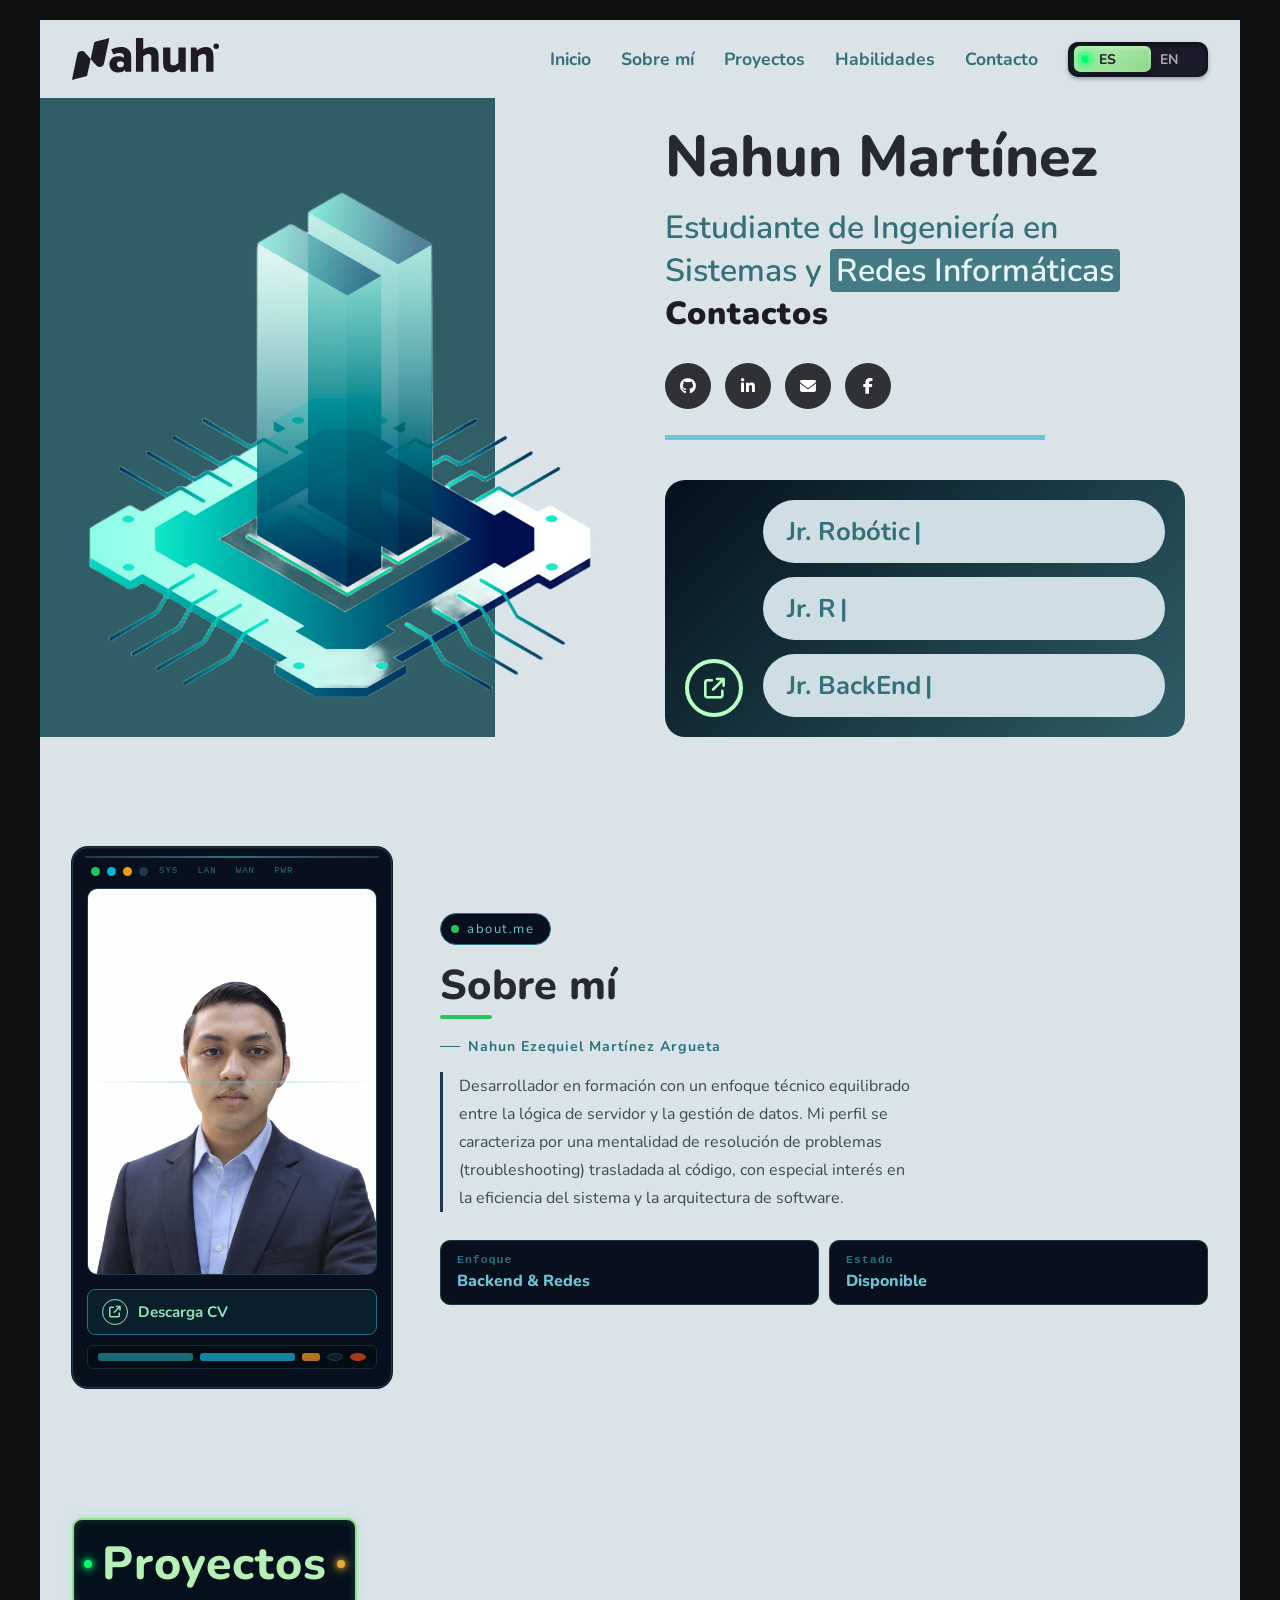
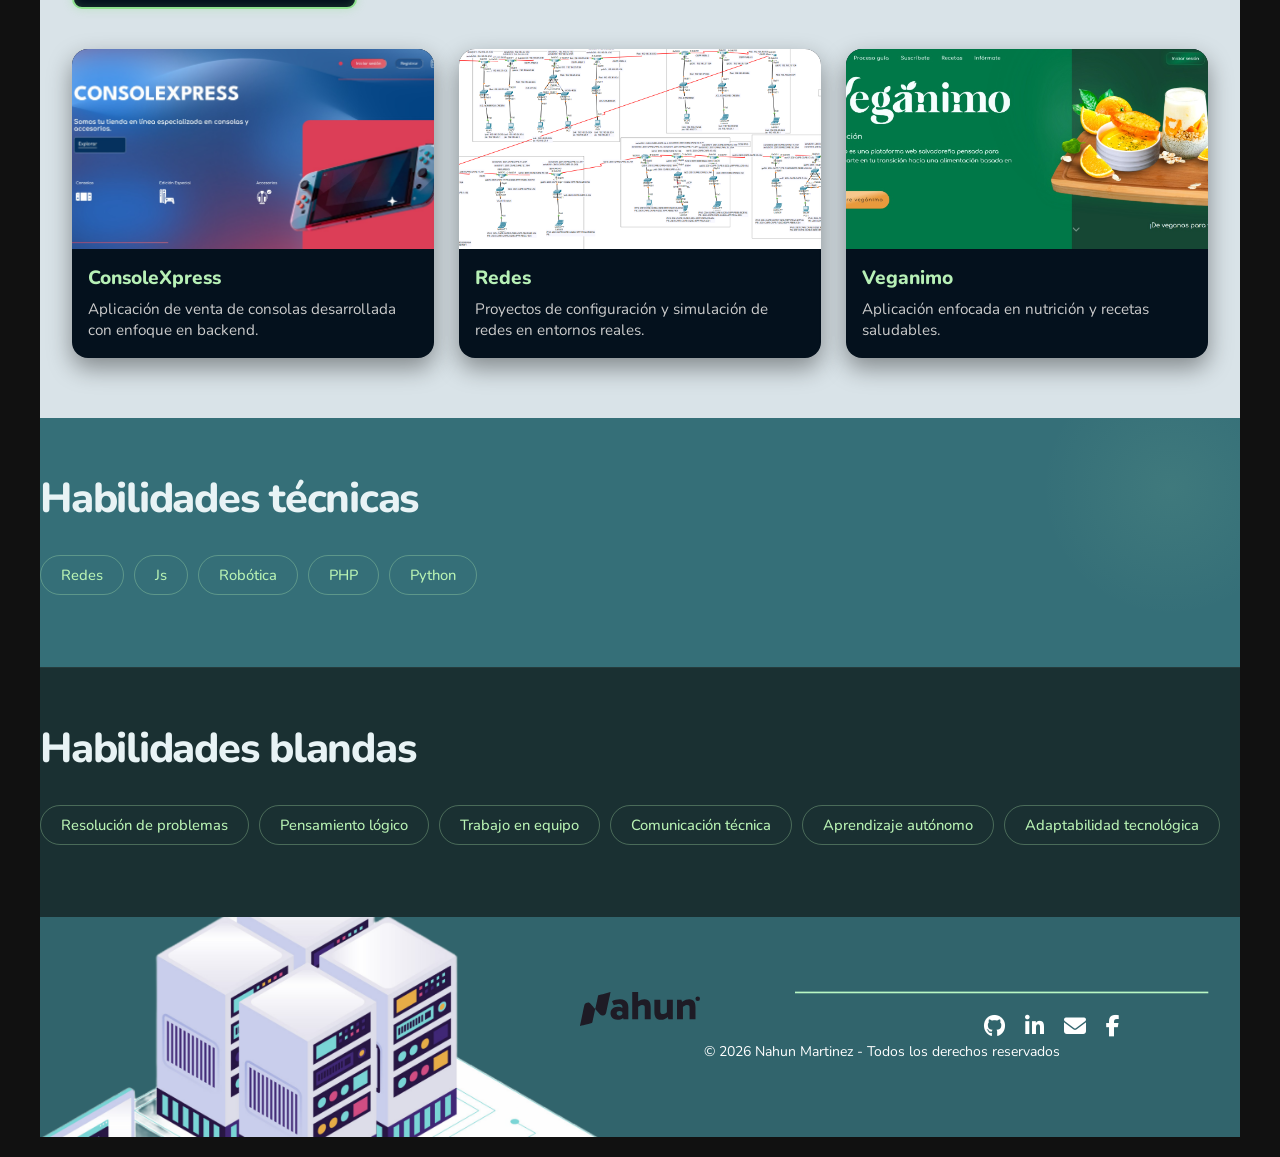
==== index.html @ 7943be89 "se ordeno el codigo y se comento mejor las secciones del indexy el css" ====
<!doctype html>
<html lang="es">
  <head>
    <meta charset="UTF-8" />
    <meta name="viewport" content="width=device-width, initial-scale=1.0" />
    <title>Nahun Martínez | Portafolio</title>
    <link rel="icon" type="image/png" href="images/coco.png" />
    <link rel="stylesheet" href="styles.css" />
    <link
      rel="stylesheet"
      href="https://cdnjs.cloudflare.com/ajax/libs/font-awesome/6.5.2/css/all.min.css"
    />
  </head>
  <body>
    <!-- ============================================================
         1. HEADER
         ============================================================ -->
    <header class="header">
      <div class="logo">
        <img src="images/nahun-logo.svg" alt="Nahun Martínez Logo" />
      </div>

      <nav class="navbar">
        <a href="#inicio" data-es="Inicio" data-en="Home">Inicio</a>
        <a href="#sobre-mi" data-es="Sobre mí" data-en="About me">Sobre mí</a>
        <a href="#proyectos" data-es="Proyectos" data-en="Projects"
          >Proyectos</a
        >
        <a href="#habilidades" data-es="Habilidades" data-en="Skills"
          >Habilidades</a
        >
        <a href="#contacto" data-es="Contacto" data-en="Contact">Contacto</a>

        <!-- Switch de idioma -->
        <div class="lang-switch-pro" id="btnIdioma">
          <div class="switch-track">
            <div class="led"></div>
            <div class="switch-thumb"></div>
            <span class="label es">ES</span>
            <span class="label en">EN</span>
          </div>
        </div>
      </nav>
    </header>

    <!-- ============================================================
         2. HERO
         ============================================================ -->
    <section class="hero" id="inicio">
      <div class="hero-image">
        <div class="image-card">
          <img src="images/router.png" alt="router" />
        </div>
      </div>

      <div class="hero-content">
        <h1>Nahun Martínez</h1>

        <h2
          data-es="Estudiante de Ingeniería en Sistemas y <span>Redes Informáticas</span>"
          data-en="Systems Engineering Student and <span>Computer Networks</span>"
        >
          Estudiante de Ingeniería en Sistemas y <span>Redes Informáticas</span>
        </h2>

        <!-- Contactos (solo los íconos sociales, el id="contacto" va en el footer) -->
        <div class="social-section">
          <h3 class="social-title" data-es="Contactos" data-en="Contact">
            Contactos
          </h3>

          <div class="social-links">
            <a href="https://github.com/Naquielrayne74" target="_blank">
              <i class="fa-brands fa-github"></i>
            </a>
            <a
              href="https://www.linkedin.com/in/nahun-martinez-a95b923b5/"
              target="_blank"
            >
              <i class="fa-brands fa-linkedin-in"></i>
            </a>
            <a href="mailto:nahunmartinez7692@gmail.com">
              <i class="fa-solid fa-envelope"></i>
            </a>
            <a
              href="https://www.facebook.com/share/1B7gFWPcFo/"
              target="_blank"
            >
              <i class="fa-brands fa-facebook-f"></i>
            </a>
          </div>
        </div>

        <div class="line"></div>

        <!-- Tarjeta de áreas -->
        <div class="areas-card">
          <div class="arrow-circle">
            <i class="fa-solid fa-arrow-up-right-from-square"></i>
          </div>

          <div class="areas-list">
            <button class="area-btn">
              <span
                class="typing"
                data-es="Jr. Robótica"
                data-en="Jr. Robotics"
              ></span>
            </button>
            <button class="area-btn">
              <span
                class="typing"
                data-es="Jr. Redes"
                data-en="Jr. Networks"
              ></span>
            </button>
            <button class="area-btn">
              <span
                class="typing"
                data-es="Jr. BackEnd"
                data-en="Jr. Backend"
              ></span>
            </button>
          </div>
        </div>
      </div>
    </section>

    <!-- ============================================================
         3. SOBRE MÍ
         ============================================================ -->
    <section class="about" id="sobre-mi">
      <!-- Columna izquierda: tarjeta router -->
      <div class="router-card-wrap">
        <div class="rc-led-row">
          <div class="rc-led green"></div>
          <div class="rc-led cyan"></div>
          <div class="rc-led amber"></div>
          <div class="rc-led off"></div>
          <span class="rc-led-labels"
            >SYS &nbsp; LAN &nbsp; WAN &nbsp; PWR</span
          >
        </div>

        <div class="rc-photo-frame">
          <div class="rc-scan-line"></div>
          <img src="images/Nahun.png" alt="Foto de Nahun" class="rc-photo" />
        </div>

        <div class="rc-bottom">
          <a href="CV/Nahun-Martinez-CV.pdf" class="rc-cv-btn" download>
            <span class="rc-cv-icon">
              <i class="fa-solid fa-arrow-up-right-from-square"></i>
            </span>
            <span data-es="Descarga CV" data-en="Download CV">Descarga CV</span>
          </a>

          <div class="rc-port-row">
            <div class="rc-port teal"></div>
            <div class="rc-port cyan-p"></div>
            <div class="rc-port amber-p"></div>
            <div class="rc-port dark-p"></div>
            <div class="rc-port orange-p"></div>
          </div>
        </div>
      </div>

      <!-- Columna derecha: texto -->
      <div class="about-text">
        <div class="rc-section-tag">
          <span>about.me</span>
        </div>

        <h2 data-es="Sobre mí" data-en="About me">Sobre mí</h2>
        <div class="underline"></div>

        <h3>Nahun Ezequiel Martínez Argueta</h3>

        <p
          data-es="Desarrollador en formación con un enfoque técnico equilibrado entre la lógica de servidor y la gestión de datos. Mi perfil se caracteriza por una mentalidad de resolución de problemas (troubleshooting) trasladada al código, con especial interés en la eficiencia del sistema y la arquitectura de software."
          data-en="Developer in training with a balanced technical approach between server-side logic and data management. My profile is characterized by a problem-solving mindset (troubleshooting) applied to code, with a strong interest in system efficiency and software architecture."
        >
          Desarrollador en formación con un enfoque técnico equilibrado entre la
          lógica de servidor y la gestión de datos. Mi perfil se caracteriza por
          una mentalidad de resolución de problemas (troubleshooting) trasladada
          al código, con especial interés en la eficiencia del sistema y la
          arquitectura de software.
        </p>

        <div class="rc-stats">
          <div class="rc-stat-block">
            <span class="rc-stat-label" data-es="Enfoque" data-en="Focus"
              >Enfoque</span
            >
            <span
              class="rc-stat-value"
              data-es="Backend &amp; Redes"
              data-en="Backend &amp; Networks"
              >Backend &amp; Redes</span
            >
          </div>
          <div class="rc-stat-block">
            <span class="rc-stat-label" data-es="Estado" data-en="Status"
              >Estado</span
            >
            <span class="rc-stat-value" data-es="Disponible" data-en="Available"
              >Disponible</span
            >
          </div>
        </div>
      </div>
    </section>

    <!-- ============================================================
         4. PROYECTOS
         ============================================================ -->
    <section class="projects" id="proyectos">
      <h2 data-es="Proyectos" data-en="Projects">Proyectos</h2>

      <div class="projects-container">
        <a
          href="proyectos/consolexpress/consolexpress.html"
          class="project-card"
        >
          <img src="images/consolexpress1.jpeg" alt="ConsoleXpress" />
          <div class="project-info">
            <h3>ConsoleXpress</h3>
            <p
              data-es="Aplicación de venta de consolas desarrollada con enfoque en backend."
              data-en="Console sales application focused on backend development."
            >
              Aplicación de venta de consolas desarrollada con enfoque en
              backend.
            </p>
          </div>
        </a>

        <a href="proyectos/redes/redes.html" class="project-card">
          <img src="images/redes1.png" alt="Redes" />
          <div class="project-info">
            <h3>Redes</h3>
            <p
              data-es="Proyectos de configuración y simulación de redes en entornos reales."
              data-en="Network configuration and simulation projects."
            >
              Proyectos de configuración y simulación de redes en entornos
              reales.
            </p>
          </div>
        </a>

        <a href="proyectos/veganimo/veganimo.html" class="project-card">
          <img src="images/veganimo1.jpeg" alt="Veganimo" />
          <div class="project-info">
            <h3>Veganimo</h3>
            <p
              data-es="Aplicación enfocada en nutrición y recetas saludables."
              data-en="Application focused on nutrition and healthy recipes."
            >
              Aplicación enfocada en nutrición y recetas saludables.
            </p>
          </div>
        </a>
      </div>
    </section>

    <!-- ============================================================
         5. HABILIDADES TÉCNICAS
         ============================================================ -->
    <div class="skills-wrapper">
      <!-- HABILIDADES -->
      <section class="skills" id="habilidades">
        <h2 data-es="Habilidades técnicas" data-en="Technical skills">
          Habilidades técnicas
        </h2>

        <div class="skills-container">
          <span class="skill-tag">Redes</span>
          <span class="skill-tag">Js</span>
          <span class="skill-tag">Robótica</span>
          <span class="skill-tag">PHP</span>
          <span class="skill-tag">Python</span>
        </div>
      </section>
      <!-- ============================================================
         6. HABILIDADES BLANDAS
         ============================================================ -->
      <!-- HABILIDADES BLANDAS -->
      <section class="soft-skills">
        <h2 data-es="Habilidades blandas" data-en="Soft skills">
          Habilidades blandas
        </h2>

        <div class="skills-container">
          <span
            class="skill-tag"
            data-es="Resolución de problemas"
            data-en="Problem solving"
            >Resolución de problemas</span
          >
          <span
            class="skill-tag"
            data-es="Pensamiento lógico"
            data-en="Logical thinking"
            >Pensamiento lógico</span
          >
          <span class="skill-tag" data-es="Trabajo en equipo" data-en="Teamwork"
            >Trabajo en equipo</span
          >
          <span
            class="skill-tag"
            data-es="Comunicación técnica"
            data-en="Technical communication"
            >Comunicación técnica</span
          >
          <span
            class="skill-tag"
            data-es="Aprendizaje autónomo"
            data-en="Self-learning"
            >Aprendizaje autónomo</span
          >
          <span
            class="skill-tag"
            data-es="Adaptabilidad tecnológica"
            data-en="Tech adaptability"
            >Adaptabilidad tecnológica</span
          >
        </div>
      </section>
    </div>

    <!-- ============================================================
         7. FOOTER  ← id="contacto" movido aquí ✅
         ============================================================ -->
    <footer class="footer" id="contacto">
      <div class="footer-bg"></div>

      <div class="footer-content">
        <div class="footer-logo">
          <img src="images/nahun-logo.svg" alt="Logo" />
        </div>

        <div class="footer-line-container">
          <div class="footer-line"></div>

          <div class="footer-social">
            <a href="https://github.com/Naquielrayne74" target="_blank">
              <i class="fa-brands fa-github"></i>
            </a>
            <a
              href="https://www.linkedin.com/in/nahun-martinez-a95b923b5/"
              target="_blank"
            >
              <i class="fa-brands fa-linkedin-in"></i>
            </a>
            <a href="mailto:nahunmartinez7692@gmail.com">
              <i class="fa-solid fa-envelope"></i>
            </a>
            <a
              href="https://www.facebook.com/share/1B7gFWPcFo/"
              target="_blank"
            >
              <i class="fa-brands fa-facebook-f"></i>
            </a>
          </div>
        </div>

        <p
          class="footer-copy"
          data-es="© 2026 Nahun Martinez - Todos los derechos reservados"
          data-en="© 2026 Nahun Martinez - All rights reserved"
        >
          © 2026 Nahun Martinez - Todos los derechos reservados
        </p>
      </div>
    </footer>

    <!-- ============================================================
         BOTÓN VOLVER ARRIBA
         ============================================================ -->
    <a
      href="#inicio"
      class="back-to-top"
      id="backToTop"
      aria-label="Volver al inicio"
    >
      <div class="btt-led"></div>
      <div class="btt-arrow"></div>
    </a>

    <!-- ============================================================
         SCRIPTS (siempre al final del body)
         ============================================================ -->
    <script src="idioma.js"></script>
    <script src="script.js"></script>
  </body>
</html>
---- styles.css ----
@import url("https://fonts.googleapis.com/css2?family=Nunito:wght@400;600;700;800&display=swap");

/* ============================================================
   VARIABLES & RESET
   ============================================================ */
:root {
  --bg-main: #d9e3e8;
  --text-dark: #27292f;
  --primary: #356f78;
  --primary-dark: #214f57;
  --accent: #6ec3d6;
  --accent-light: #b7f0b6;
  --card-dark: #04111d;
  --btn-dark: #1d1b2a;
  --white-soft: #e8f1f5;
}

* {
  margin: 0;
  padding: 0;
  box-sizing: border-box;
  font-family: "Nunito", sans-serif;
}

html {
  scroll-behavior: smooth;
}

body {
  background: #111;
  padding: 20px;
  /* agrega esto: */
  overflow-x: hidden;
}

/* ============================================================
   1. HEADER & NAVBAR
   ============================================================ */
.header {
  max-width: 1200px;
  margin: 0 auto;
  background: var(--bg-main);
  display: flex;
  justify-content: space-between;
  align-items: center;
  padding: 18px 32px;
}

.logo {
  display: flex;
  align-items: center;
}

.logo img {
  height: 42px;
  width: auto;
  object-fit: contain;
  transition: 0.3s ease;
}

.logo img:hover {
  transform: scale(1.05);
  filter: drop-shadow(0 0 6px rgba(112, 199, 218, 0.6));
}

.navbar {
  display: flex;
  align-items: center;
  gap: 30px;
}

.navbar a {
  text-decoration: none;
  color: var(--primary);
  font-weight: 700;
  font-size: 1.1rem;
  transition: 0.3s ease;
}

.navbar a:hover {
  color: var(--primary-dark);
}

.active-link {
  color: #1d3f46 !important;
  border-bottom: 2px solid var(--primary);
  padding-bottom: 4px;
}

/* ============================================================
   2. SWITCH DE IDIOMA (va junto al header/navbar)
   ============================================================ */
.lang-switch-pro {
  width: 140px;
  cursor: pointer;
}

.switch-track {
  position: relative;
  background: #1b1b2b;
  border-radius: 10px;
  padding: 8px;
  display: flex;
  align-items: center;
  justify-content: space-between;
  overflow: hidden;
  box-shadow:
    inset 0 2px 6px rgba(0, 0, 0, 0.6),
    0 2px 4px rgba(0, 0, 0, 0.3);
}

.led {
  position: absolute;
  left: 12px;
  top: 50%;
  transform: translateY(-50%);
  width: 10px;
  height: 10px;
  border-radius: 50%;
  background: #00ff6a;
  box-shadow:
    0 0 6px #00ff6a,
    0 0 12px #00ff6a,
    0 0 18px rgba(0, 255, 106, 0.7);
  border: 1px solid rgba(255, 255, 255, 0.4);
  z-index: 4;
  transition: all 0.3s ease;
  animation: ledGlow 1.5s infinite;
}

.lang-switch-pro.en .led {
  left: calc(100% - 22px);
  background: #ffc107;
  box-shadow:
    0 0 6px #ffc107,
    0 0 12px #ffc107,
    0 0 18px rgba(255, 193, 7, 0.7);
}

@keyframes ledGlow {
  0%,
  100% {
    opacity: 1;
  }
  50% {
    opacity: 0.7;
  }
}

.switch-thumb {
  position: absolute;
  width: 55%;
  height: 75%;
  background: linear-gradient(145deg, #b6f0b2, #8cd98a);
  border-radius: 6px;
  left: 6px;
  top: 50%;
  transform: translateY(-50%);
  transition: all 0.35s cubic-bezier(0.68, -0.3, 0.27, 1.3);
  box-shadow:
    inset 0 2px 4px rgba(255, 255, 255, 0.3),
    0 4px 8px rgba(0, 0, 0, 0.4);
}

.lang-switch-pro.en .switch-thumb {
  left: calc(100% - 55% - 6px);
  background: linear-gradient(145deg, #ffd36e, #e3a93b);
}

.label {
  flex: 1;
  text-align: center;
  font-weight: 700;
  z-index: 2;
  font-size: 14px;
  color: #aaa;
  transition: 0.3s;
}

.lang-switch-pro:not(.en) .es {
  color: #1b1b2b;
}
.lang-switch-pro.en .en {
  color: #1b1b2b;
}

.lang-switch-pro:active .switch-thumb {
  transform: translateY(-50%) scale(0.95);
}

/* ============================================================
   3. HERO
   ============================================================ */
.hero {
  max-width: 1200px;
  margin: 0 auto;
  position: relative;
  background: var(--bg-main);
  display: grid;
  grid-template-columns: 1fr 1fr;
  gap: 50px;
  padding: 20px 32px 60px;
  align-items: end;
  overflow: hidden;
}

.hero::before {
  content: "";
  position: absolute;
  top: 0;
  left: 0;
  width: calc(45% - 85px);
  bottom: 60px;
  background: #2f5e66;
  z-index: 0;
}

.hero > * {
  position: relative;
  z-index: 2;
}

.hero-image {
  display: flex;
  justify-content: center;
  align-items: flex-end;
}

.image-card {
  width: 100%;
  max-width: 600px;
  display: flex;
  justify-content: center;
  align-items: flex-end;
}

.image-card img {
  width: 100%;
  max-width: 600px;
  height: auto;
  display: block;
}

.hero-content h1 {
  font-size: 3.6rem;
  color: var(--text-dark);
  font-weight: 800;
  margin-bottom: 10px;
}

.hero-content h2 {
  color: var(--primary);
  font-size: 2rem;
  font-weight: 600;
  line-height: 1.35;
  max-width: 520px;
}

.hero-content h2 span {
  background: rgba(53, 111, 120, 0.9);
  color: #e8f7fb;
  padding: 0 6px;
  border-radius: 4px;
}

.social-title {
  font-size: 2rem;
  font-weight: 900;
  color: #1e1b25;
  margin-bottom: 14px;
  letter-spacing: 1px;
}

.social-links {
  display: flex;
  gap: 14px;
  margin: 28px 0 26px;
}

.social-links a {
  width: 46px;
  height: 46px;
  border-radius: 50%;
  background: #2f3135;
  color: white;
  display: flex;
  align-items: center;
  justify-content: center;
  text-decoration: none;
  transition: 0.3s ease;
}

.social-links a:hover {
  transform: translateY(-3px);
  background: var(--primary-dark);
}

.line {
  width: 70%;
  height: 5px;
  background: var(--accent);
  margin-bottom: 40px;
}

.areas-card {
  background: linear-gradient(135deg, #03101c, #2f5e66);
  border-radius: 20px;
  padding: 20px;
  display: flex;
  align-items: flex-end;
  gap: 20px;
  max-width: 520px;
  min-height: 180px;
}

.arrow-circle {
  min-width: 58px;
  height: 58px;
  border: 4px solid #b9ffc5;
  border-radius: 50%;
  color: #b9ffc5;
  display: flex;
  align-items: center;
  justify-content: center;
  font-size: 1.3rem;
}

.areas-list {
  display: flex;
  flex-direction: column;
  gap: 14px;
  width: 100%;
}

.area-btn {
  border: none;
  padding: 14px 24px;
  border-radius: 40px;
  background: #cfdee4;
  color: var(--primary);
  text-align: left;
  font-size: 1.6rem;
  font-weight: 700;
  cursor: pointer;
  transition: 0.3s ease;
}

.area-btn:hover {
  background: #ffffff;
  transform: translateX(-5px);
}

.active-area {
  background: #ffffff;
  color: #183a41;
  box-shadow: 0 0 12px rgba(255, 255, 255, 0.35);
}

/* ============================================================
   4. ABOUT — SECCIÓN SOBRE MÍ
   ============================================================ */
.about {
  max-width: 1200px;
  margin: 0 auto;
  background: var(--bg-main);
  padding: 50px 32px 70px;
  display: grid;
  grid-template-columns: 320px 1fr;
  gap: 48px;
  align-items: center;
}

/* --- Tarjeta router (columna izquierda) --- */
.router-card-wrap {
  background: #07101c;
  border: 1.5px solid #1c3a4a;
  border-radius: 16px;
  padding: 14px 14px 18px;
  position: relative;
  box-shadow:
    0 0 0 1px #0a1e2c,
    inset 0 1px 0 rgba(255, 255, 255, 0.04);
}

.router-card-wrap::before {
  content: "";
  position: absolute;
  top: 8px;
  left: 12px;
  right: 12px;
  height: 1.5px;
  background: linear-gradient(90deg, #1c3a4a, #2a7080, #1c3a4a);
  border-radius: 2px;
}

/* LEDs */
.rc-led-row {
  display: flex;
  align-items: center;
  gap: 7px;
  padding: 4px 4px 12px;
}

.rc-led {
  width: 9px;
  height: 9px;
  border-radius: 50%;
  flex-shrink: 0;
}

.rc-led.green {
  background: #22c55e;
  animation: ledBlink 1.4s ease-in-out infinite;
}
.rc-led.cyan {
  background: #06b6d4;
  animation: ledBlink 1.4s ease-in-out infinite 0.4s;
}
.rc-led.amber {
  background: #f59e0b;
  animation: ledBlink 2.2s ease-in-out infinite 0.8s;
}
.rc-led.off {
  background: #1c3a4a;
}

@keyframes ledBlink {
  0%,
  100% {
    opacity: 1;
  }
  50% {
    opacity: 0.2;
  }
}

.rc-led-labels {
  font-size: 9px;
  color: #2a7080;
  letter-spacing: 1px;
  font-family: "Courier New", monospace;
  margin-left: 4px;
}

/* Marco foto */
.rc-photo-frame {
  background: #040d14;
  border: 1px solid #1c3a4a;
  border-radius: 10px;
  overflow: hidden;
  aspect-ratio: 3 / 4;
  position: relative;
  display: flex;
  align-items: center;
  justify-content: center;
}

.rc-photo {
  width: 100%;
  height: 100%;
  object-fit: cover;
  object-position: top center;
  display: block;
}

.rc-scan-line {
  position: absolute;
  left: 0;
  right: 0;
  height: 2px;
  background: linear-gradient(
    90deg,
    transparent,
    rgba(110, 195, 214, 0.45),
    transparent
  );
  animation: scanMove 3.5s ease-in-out infinite;
  pointer-events: none;
  z-index: 2;
}

@keyframes scanMove {
  0% {
    top: 0%;
    opacity: 0;
  }
  8% {
    opacity: 1;
  }
  92% {
    opacity: 1;
  }
  100% {
    top: 100%;
    opacity: 0;
  }
}

/* Parte inferior tarjeta */
.rc-bottom {
  margin-top: 14px;
  display: flex;
  flex-direction: column;
  gap: 10px;
}

.rc-cv-btn {
  display: inline-flex;
  align-items: center;
  gap: 10px;
  background: #0a1e2c;
  border: 1px solid #2a7080;
  border-radius: 8px;
  padding: 9px 14px;
  color: #8fe8b8;
  text-decoration: none;
  font-size: 0.95rem;
  font-weight: 700;
  transition:
    background 0.25s,
    border-color 0.25s,
    transform 0.2s;
}

.rc-cv-btn:hover {
  background: #122535;
  border-color: #6ec3d6;
  transform: translateY(-2px);
}

.rc-cv-icon {
  width: 26px;
  height: 26px;
  border: 1.5px solid #8fe8b8;
  border-radius: 50%;
  display: flex;
  align-items: center;
  justify-content: center;
  font-size: 0.75rem;
  flex-shrink: 0;
}

.rc-port-row {
  display: flex;
  align-items: center;
  gap: 7px;
  padding: 7px 10px;
  background: #040d14;
  border: 1px solid #162c3a;
  border-radius: 6px;
}

.rc-port {
  height: 8px;
  border-radius: 3px;
  flex: 1;
}
.rc-port.teal {
  background: #1c6a78;
}
.rc-port.cyan-p {
  background: #1285a0;
}
.rc-port.amber-p {
  flex: 0 0 18px;
  background: #b57320;
}
.rc-port.dark-p {
  flex: 0 0 16px;
  background: #0a1e2c;
  border: 1px solid #1c3a4a;
  border-radius: 50%;
}
.rc-port.orange-p {
  flex: 0 0 16px;
  background: #a83c18;
  border-radius: 50%;
}

/* --- Texto columna derecha --- */
.rc-section-tag {
  display: inline-flex;
  align-items: center;
  gap: 8px;
  background: #07101c;
  border: 1px solid #2a7080;
  border-radius: 20px;
  padding: 6px 16px 6px 10px;
  color: #6ec3d6;
  font-size: 0.82rem;
  font-family: "Courier New", monospace;
  letter-spacing: 1.5px;
  margin-bottom: 18px;
}

.rc-section-tag::before {
  content: "";
  width: 8px;
  height: 8px;
  border-radius: 50%;
  background: #22c55e;
  flex-shrink: 0;
  animation: tagLed 1.4s ease-in-out infinite;
}

@keyframes tagLed {
  0%,
  100% {
    opacity: 1;
  }
  50% {
    opacity: 0.2;
  }
}

.about-text h2 {
  font-size: 2.6rem;
  font-weight: 800;
  color: var(--text-dark);
  margin: 0 0 6px;
  line-height: 1.1;
}

.about-text .underline {
  width: 52px;
  height: 4px;
  background: #22c55e;
  border-radius: 2px;
  margin-bottom: 18px;
}

.about-text h3 {
  font-family: "Nunito", sans-serif;
  font-size: 0.88rem;
  color: #2a7080;
  letter-spacing: 1px;
  margin: 0 0 16px;
  display: flex;
  align-items: center;
  gap: 8px;
}

.about-text h3::before {
  content: "";
  width: 20px;
  height: 1px;
  background: #2a7080;
  flex-shrink: 0;
}

.about-text p {
  font-size: 1rem;
  color: #3a4a52;
  line-height: 1.75;
  margin: 0 0 28px;
  border-left: 3px solid #1c3a4a;
  padding-left: 16px;
  max-width: 480px;
}

.rc-stats {
  display: grid;
  grid-template-columns: 1fr 1fr;
  gap: 10px;
  margin: 0 0 18px;
}

.rc-stat-block {
  background: #07101c;
  border: 1px solid #1c3a4a;
  border-radius: 10px;
  padding: 12px 16px;
  display: flex;
  flex-direction: column;
  gap: 4px;
}

.rc-stat-label {
  font-size: 0.72rem;
  color: #2a7080;
  letter-spacing: 1px;
  font-family: "Courier New", monospace;
  font-weight: 600;
}

.rc-stat-value {
  font-size: 1rem;
  font-weight: 800;
  color: #6ec3d6;
}

/* ============================================================
   5. PROYECTOS
   ============================================================ */
.projects {
  background: var(--bg-main);
  padding: 60px 32px;
  max-width: 1200px;
  margin: 0 auto;
}

.projects h2 {
  position: relative;
  display: inline-block;
  padding: 12px 28px;
  margin-bottom: 40px;
  background: #04111d;
  color: var(--accent-light);
  border: 2px solid #8fe18f;
  border-radius: 10px;
  font-weight: 800;
  letter-spacing: 1px;
  font-size: 2.9rem;
  box-shadow:
    0 0 10px rgba(143, 225, 143, 0.4),
    inset 0 0 8px rgba(143, 225, 143, 0.2);
}

.projects h2::before {
  content: "";
  position: absolute;
  left: 10px;
  top: 50%;
  transform: translateY(-50%);
  width: 8px;
  height: 8px;
  border-radius: 50%;
  background: #00ff6a;
  box-shadow:
    0 0 6px #00ff6a,
    0 0 12px #00ff6a;
  animation: blinkLED 1.2s infinite;
}

.projects h2::after {
  content: "";
  position: absolute;
  right: 10px;
  top: 50%;
  transform: translateY(-50%);
  width: 8px;
  height: 8px;
  border-radius: 50%;
  background: #e3a93b;
  box-shadow:
    0 0 6px #e3a93b,
    0 0 12px #e3a93b;
}

@keyframes blinkLED {
  0%,
  100% {
    opacity: 1;
    box-shadow:
      0 0 6px #00ff6a,
      0 0 12px #00ff6a;
  }
  50% {
    opacity: 0.3;
    box-shadow:
      0 0 2px #00ff6a,
      0 0 5px #00ff6a;
  }
}

.projects-container {
  display: grid;
  grid-template-columns: repeat(3, 1fr);
  gap: 25px;
}

.project-card {
  background: var(--card-dark);
  border-radius: 16px;
  overflow: hidden;
  text-decoration: none;
  color: #fff;
  display: flex;
  flex-direction: column;
  box-shadow: 0 10px 25px rgba(0, 0, 0, 0.4);
  transition: 0.3s ease;
}

.project-card:hover {
  transform: translateY(-6px);
  box-shadow: 0 15px 30px rgba(110, 195, 214, 0.25);
}

.project-card img {
  width: 100%;
  height: 200px;
  object-fit: cover;
  display: block;
}

.project-info {
  padding: 16px;
  flex: 1;
}

.project-info h3 {
  margin: 0;
  color: var(--accent-light);
  font-size: 1.2rem;
  font-weight: 800;
}

.project-info p {
  font-size: 0.95rem;
  color: #ccc;
  margin-top: 8px;
  line-height: 1.4;
}

/* ============================================================
   6. SKILLS — HABILIDADES TÉCNICAS
   ============================================================ */
.skills {
  background: var(--primary);
  padding: 52px 0 72px;
  position: relative;
  overflow: hidden;
  box-sizing: border-box;
  /* ← SIN width: 100% */
}

.skills::before {
  content: "";
  position: absolute;
  top: -60px;
  right: -60px;
  width: 260px;
  height: 260px;
  background: radial-gradient(
    circle,
    rgba(184, 242, 179, 0.08) 0%,
    transparent 70%
  );
  pointer-events: none;
}

.skills-wrapper {
  max-width: 1200px;
  margin: 0 auto;
}
/* ============================================================
   7. HABILIDADES BLANDAS
   ============================================================ */
.soft-skills {
  background: #1a3032;
  border-top: 1px solid rgba(255, 255, 255, 0.05);
  padding: 52px 0 72px;
  box-sizing: border-box;
  /* ← SIN width: 100% */
}

/* Wrapper interno */
.skills-inner {
  max-width: 1200px;
  margin: 0 auto;
  padding: 0 32px;
}

.skills h2,
.soft-skills h2 {
  color: #e8f3f5;
  font-size: 2.6rem;
  font-weight: 800;
  letter-spacing: -0.03em;
  margin: 0 0 28px;
}

.skills-container {
  display: flex;
  gap: 10px;
  flex-wrap: wrap;
}

.skill-tag {
  position: relative;
  overflow: hidden;
  background: transparent;
  color: #b8f2b3;
  padding: 9px 20px;
  border-radius: 100px;
  font-weight: 500;
  font-size: 0.92rem;
  border: 1px solid rgba(184, 242, 179, 0.3);
  transition: all 0.25s ease;
  cursor: default;
}

.skill-tag::before {
  content: "";
  position: absolute;
  inset: 0;
  background: rgba(184, 242, 179, 0.1);
  transform: scaleX(0);
  transform-origin: left;
  transition: transform 0.25s ease;
}

.skill-tag:hover {
  border-color: rgba(184, 242, 179, 0.8);
  transform: translateY(-2px);
}

.skill-tag:hover::before {
  transform: scaleX(1);
}

/* ============================================================
   8. FOOTER
   ============================================================ */
.footer {
  max-width: 1200px;
  margin: 0 auto;
  position: relative;
  color: white;
}

.footer-bg {
  background: url("images/footer.png") no-repeat center;
  background-size: cover;
  width: 100%;
  height: 220px;
}

.footer-content {
  position: absolute;
  top: 0;
  left: 0;
  width: 100%;
  height: 100%;
  display: flex;
  flex-direction: column;
  align-items: center;
  justify-content: center;
}

.footer-logo img {
  width: 120px;
  height: auto;
  object-fit: contain;
  margin-bottom: 10px;
  transition: all 0.3s ease;
}

.footer-logo img:hover {
  transform: scale(1.1) translateY(-3px);
  filter: drop-shadow(0 0 12px #b7f0b6);
}

.footer-social {
  position: absolute;
  right: 120px;
  top: 95px;
  display: flex;
  gap: 20px;
}

.footer-social a {
  color: white;
  font-size: 22px;
  transition: 0.3s ease;
}

.footer-social a:hover {
  transform: scale(1.2);
  color: var(--accent-light);
  text-shadow: 0 0 10px var(--accent-light);
}

.footer-copy {
  font-size: 14px;
  width: 70%;
  text-align: right;
}

/* ============================================================
   9. BOTÓN VOLVER ARRIBA
   ============================================================ */
.back-to-top {
  position: fixed;
  bottom: 32px;
  right: 32px;
  width: 48px;
  height: 48px;
  background: #07101c;
  border: 1.5px solid #2a7080;
  border-radius: 50%;
  display: flex;
  align-items: center;
  justify-content: center;
  cursor: pointer;
  z-index: 999;
  text-decoration: none;
  opacity: 0;
  transform: translateY(16px) scale(0.85);
  pointer-events: none;
  transition:
    opacity 0.3s ease,
    transform 0.3s ease,
    border-color 0.2s;
}

.back-to-top.visible {
  opacity: 1;
  transform: translateY(0) scale(1);
  pointer-events: auto;
}

.back-to-top:hover {
  border-color: #22c55e;
}
.back-to-top:hover .btt-arrow {
  border-bottom-color: #22c55e;
}

.btt-arrow {
  width: 0;
  height: 0;
  border-left: 6px solid transparent;
  border-right: 6px solid transparent;
  border-bottom: 9px solid #6ec3d6;
  margin-bottom: 2px;
  transition: border-bottom-color 0.2s;
}

.btt-led {
  position: absolute;
  top: 7px;
  right: 7px;
  width: 6px;
  height: 6px;
  border-radius: 50%;
  background: #22c55e;
  animation: bttLed 1.6s ease-in-out infinite;
}

@keyframes bttLed {
  0%,
  100% {
    opacity: 1;
  }
  50% {
    opacity: 0.2;
  }
}

/* ============================================================
   10. ANIMACIONES GLOBALES
   ============================================================ */
.typing::after {
  content: "|";
  margin-left: 4px;
  animation: cursor 1s infinite;
}

@keyframes cursor {
  0%,
  100% {
    opacity: 1;
  }
  50% {
    opacity: 0;
  }
}

/* ============================================================
   11. RESPONSIVE — TABLET (max 992px)
   ============================================================ */
@media (max-width: 992px) {
  .header {
    padding: 16px 24px;
  }

  /* Hero */
  .hero {
    grid-template-columns: 1fr;
    gap: 30px;
    padding: 30px 24px 50px;
  }
  .hero::before {
    display: none;
  }
  .hero-content h1 {
    font-size: 2.8rem;
  }
  .hero-content h2 {
    font-size: 1.6rem;
  }
  .hero-image {
    order: -1;
  }
  .image-card {
    max-width: 380px;
    margin: 0 auto;
  }
  .image-card img {
    max-width: 380px;
  }
  .area-btn {
    font-size: 1.2rem;
  }

  /* About */
  .about {
    grid-template-columns: 1fr;
    gap: 32px;
    padding: 40px 24px 60px;
  }
  .router-card-wrap {
    max-width: 320px;
    margin: 0 auto;
  }
  .about-text h2 {
    font-size: 2.2rem;
  }
  .about-text p {
    font-size: 1rem;
    max-width: 100%;
  }

  /* Proyectos */
  .projects-container {
    grid-template-columns: repeat(2, 1fr);
  }
  .projects h2 {
    font-size: 2.2rem;
  }

  /* Skills */
  .skills,
  .soft-skills {
    padding: 40px 0 60px;
  }
  .skills-inner {
    padding: 0 24px;
  }
  .skills h2,
  .soft-skills h2 {
    font-size: 2.2rem;
  }
}

/* ============================================================
   12. RESPONSIVE — MÓVIL GRANDE (max 768px)
   ============================================================ */
@media (max-width: 768px) {
  body {
    padding: 8px;
  }

  /* Header apilado */
  .header {
    flex-direction: column;
    gap: 14px;
    text-align: center;
    padding: 16px 20px;
  }
  .navbar {
    flex-wrap: wrap;
    justify-content: center;
    gap: 12px;
  }
  .navbar a {
    font-size: 1rem;
  }

  /* Hero */
  .hero {
    padding: 24px 20px 40px;
    gap: 24px;
  }
  .hero-content h1 {
    font-size: 2.2rem;
  }
  .hero-content h2 {
    font-size: 1.25rem;
  }
  .social-title {
    font-size: 1.5rem;
  }
  .line {
    width: 100%;
  }
  .areas-card {
    flex-direction: column;
    align-items: flex-start;
    min-height: auto;
    padding: 16px;
  }
  .area-btn {
    width: 100%;
    text-align: center;
    font-size: 1.1rem;
    padding: 12px 20px;
  }
  .image-card {
    max-width: 280px;
  }
  .image-card img {
    max-width: 280px;
  }

  /* About */
  .about {
    padding: 30px 20px 50px;
  }
  .router-card-wrap {
    max-width: 100%;
  }
  .rc-stats {
    grid-template-columns: 1fr;
  }
  .about-text h2 {
    font-size: 2rem;
  }

  /* Proyectos */
  .projects {
    padding: 40px 20px;
  }
  .projects h2 {
    font-size: 1.6rem;
    padding: 10px 24px;
    word-break: break-word;
  }
  .projects-container {
    grid-template-columns: 1fr;
  }

  /* Skills */
  .skills,
  .soft-skills {
    padding: 36px 0 52px;
  }
  .skills-inner {
    padding: 0 20px;
  }
  .skills h2,
  .soft-skills h2 {
    font-size: 2rem;
  }

  /* Footer responsive */
  .footer-bg {
    height: auto;
    min-height: 180px;
  }
  .footer-content {
    position: static;
    padding: 24px 20px;
    align-items: center;
  }
  .footer-social {
    position: static;
    justify-content: center;
    margin-top: 12px;
  }
  .footer-copy {
    width: 100%;
    text-align: center;
    font-size: 12px;
  }

  /* Botón volver arriba más pequeño en móvil */
  .back-to-top {
    width: 42px;
    height: 42px;
    bottom: 20px;
    right: 20px;
  }
}

/* ============================================================
   13. RESPONSIVE — MÓVIL PEQUEÑO (max 480px)
   ============================================================ */
@media (max-width: 480px) {
  body {
    padding: 6px;
  }

  .header {
    padding: 14px 16px;
  }
  .logo img {
    height: 34px;
  }
  .navbar {
    gap: 8px;
  }
  .navbar a {
    font-size: 0.88rem;
  }
  /* Switch de idioma más pequeño */
  .lang-switch-pro {
    width: 110px;
  }

  /* Hero */
  .hero {
    padding: 20px 16px 36px;
    gap: 20px;
  }
  .hero-content h1 {
    font-size: 1.9rem;
  }
  .hero-content h2 {
    font-size: 1.1rem;
  }
  .social-title {
    font-size: 1.3rem;
  }
  .social-links a {
    width: 40px;
    height: 40px;
  }
  .image-card {
    max-width: 240px;
  }
  .image-card img {
    max-width: 240px;
  }
  .area-btn {
    font-size: 1rem;
    padding: 10px 16px;
  }

  /* About */
  .about {
    padding: 24px 16px 40px;
  }
  .about-text h2 {
    font-size: 1.75rem;
  }
  .about-text p {
    font-size: 0.95rem;
  }
  .rc-cv-btn {
    font-size: 0.85rem;
  }
  .rc-stat-value {
    font-size: 0.9rem;
  }

  /* Proyectos */
  .projects {
    padding: 32px 16px;
  }
  .projects h2 {
    font-size: 1.4rem;
    padding: 10px 20px;
  }
  .project-card img {
    height: 160px;
  }

  /* Skills */
  .skills,
  .soft-skills {
    padding: 30px 0 44px;
  }
  .skills-inner {
    padding: 0 16px;
  }
  .skills h2,
  .soft-skills h2 {
    font-size: 1.75rem;
  }
  .skill-tag {
    font-size: 0.83rem;
    padding: 7px 15px;
  }
}
/* ============================================================
   14. RESPONSIVE — MÓVIL MUY PEQUEÑO (max 360px)
   ============================================================ */
@media (max-width: 360px) {
  .hero-content h1 {
    font-size: 1.6rem;
  }
  .hero-content h2 {
    font-size: 1rem;
  }
  .navbar a {
    font-size: 0.8rem;
  }
  .lang-switch-pro {
    width: 95px;
  }
  .projects h2 {
    font-size: 1.2rem;
    padding: 8px 18px;
  }
  .skills h2,
  .soft-skills h2 {
    font-size: 1.5rem;
  }
  .about-text h2 {
    font-size: 1.5rem;
  }
  .rc-section-tag {
    font-size: 0.72rem;
  }
}
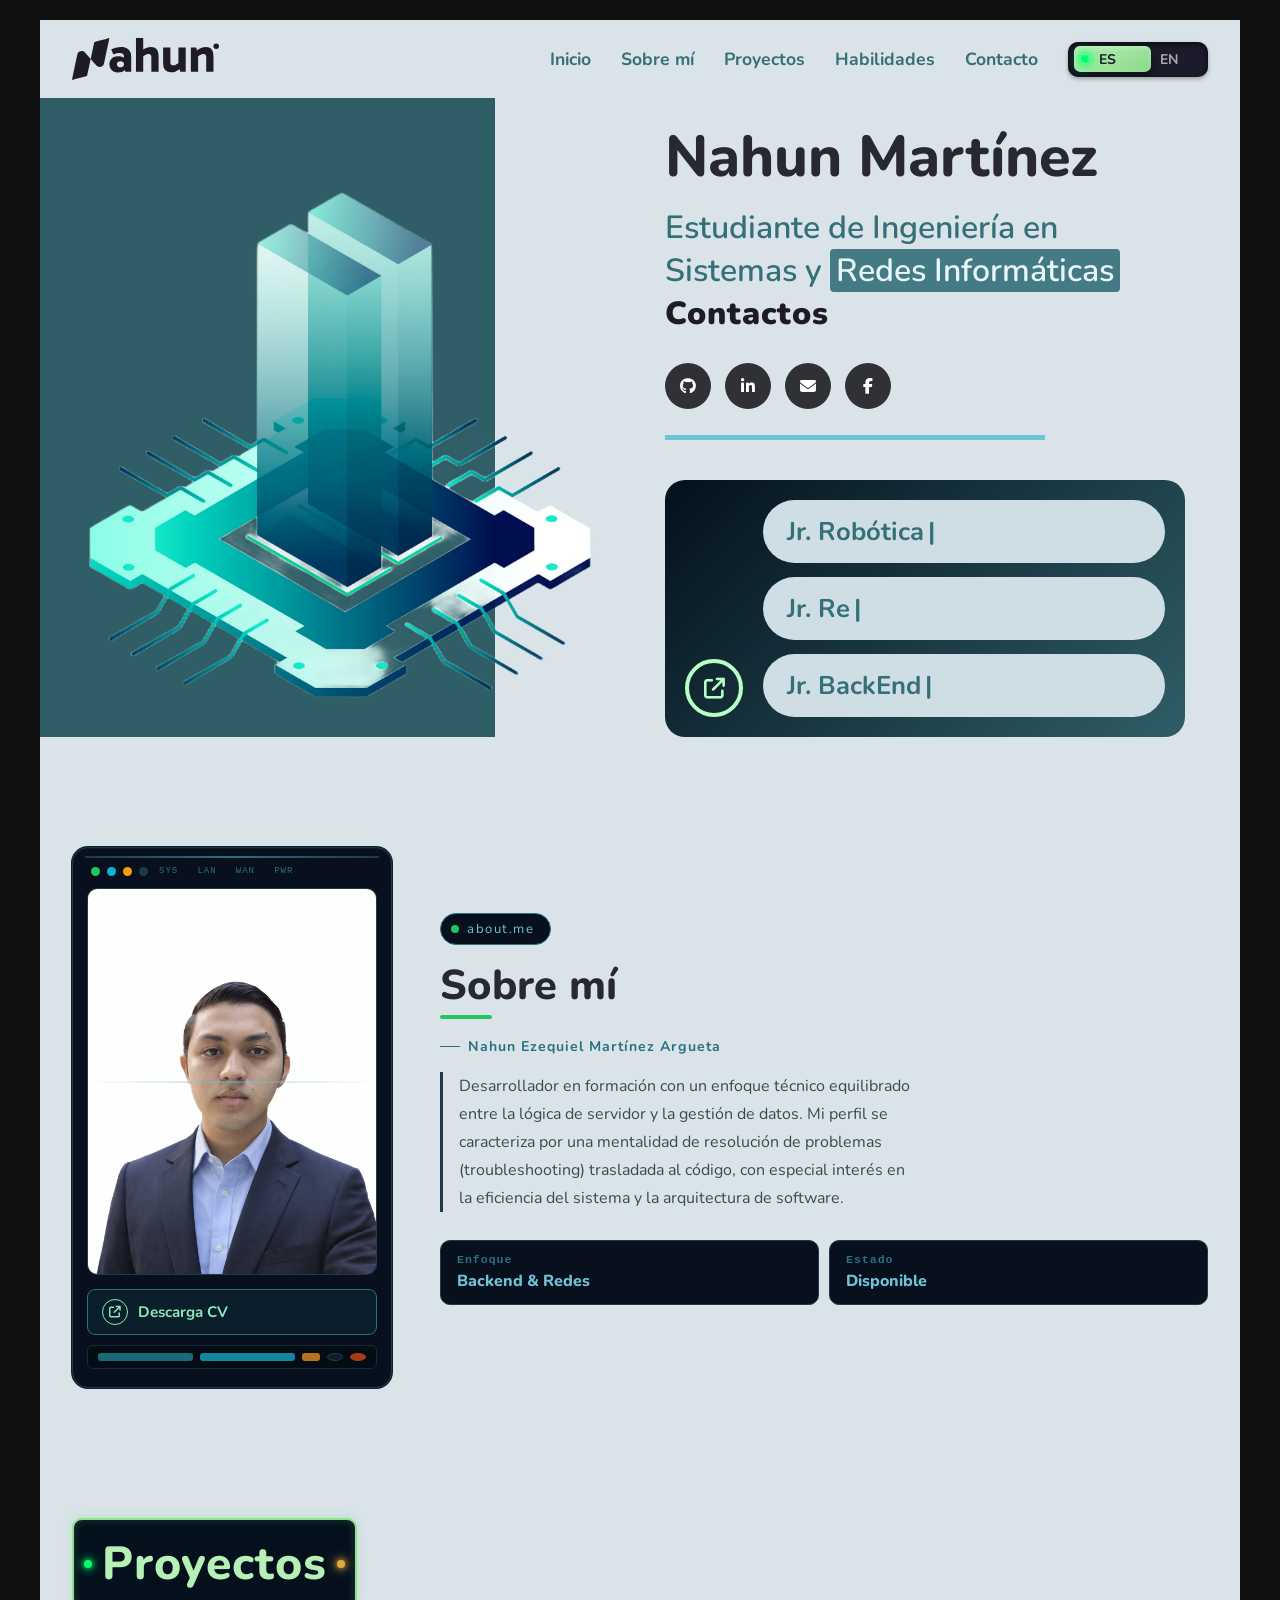
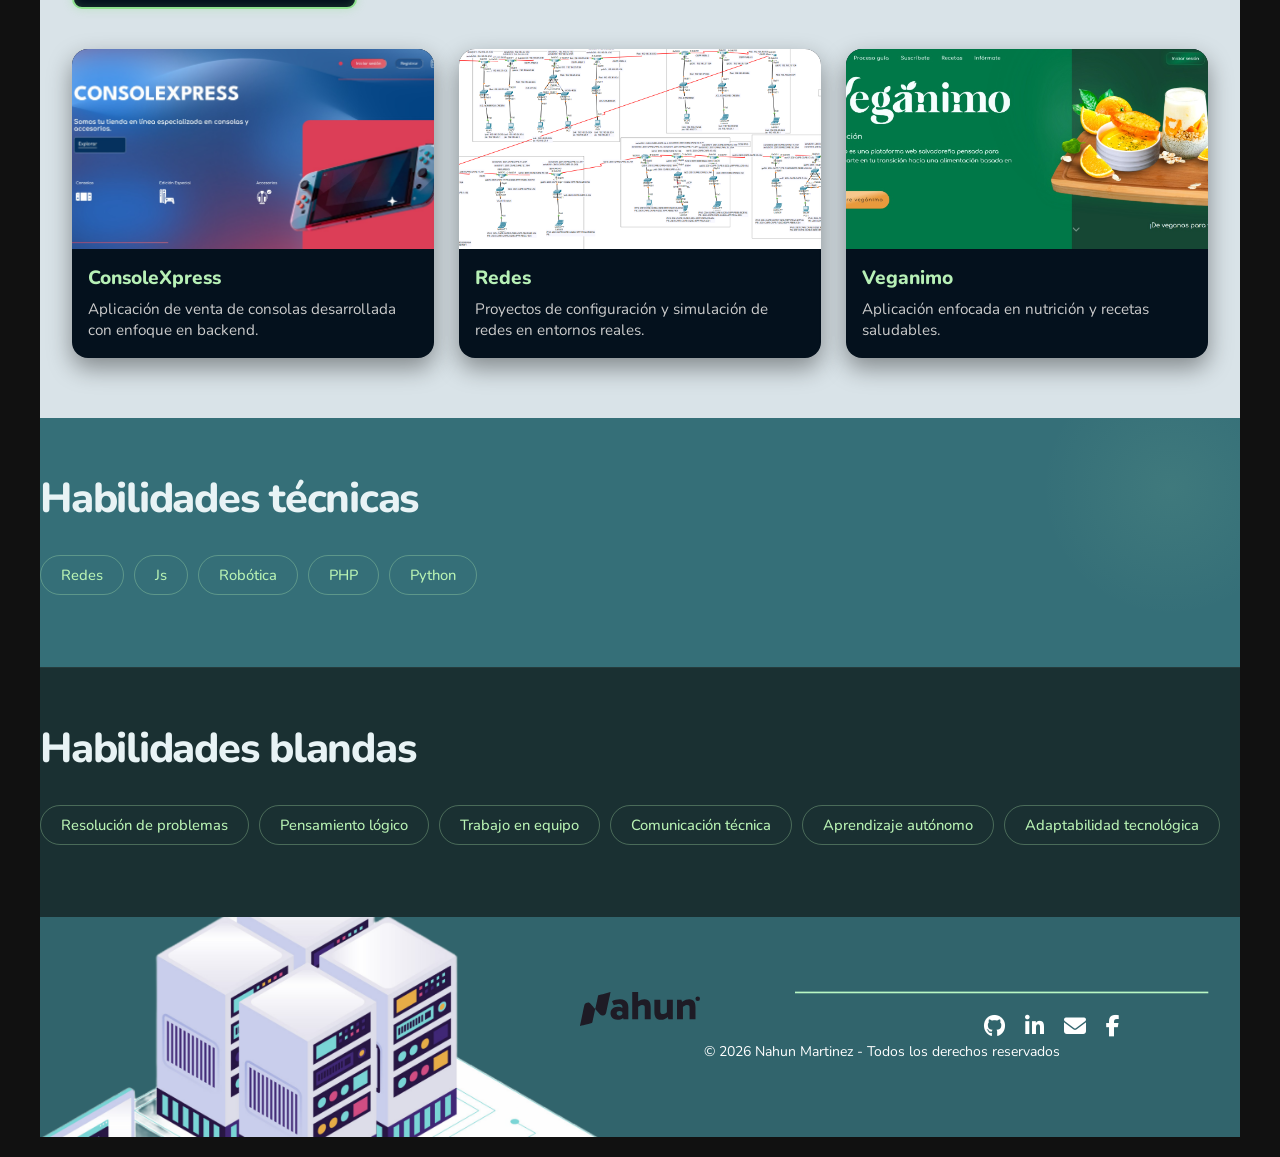
==== commit 46e85401: "se corrigio id de la nabvar para llamar la seccion correcta" ====
--- a/index.html
+++ b/index.html
@@ -29,7 +29,7 @@
         <a href="#habilidades" data-es="Habilidades" data-en="Skills"
           >Habilidades</a
         >
-        <a href="#contacto" data-es="Contacto" data-en="Contact">Contacto</a>
+        <a href="#contactos" data-es="Contacto" data-en="Contact">Contacto</a>
 
         <!-- Switch de idioma -->
         <div class="lang-switch-pro" id="btnIdioma">
@@ -64,7 +64,7 @@
         </h2>
 
         <!-- Contactos (solo los íconos sociales, el id="contacto" va en el footer) -->
-        <div class="social-section">
+        <div class="social-section" id="contactos">
           <h3 class="social-title" data-es="Contactos" data-en="Contact">
             Contactos
           </h3>
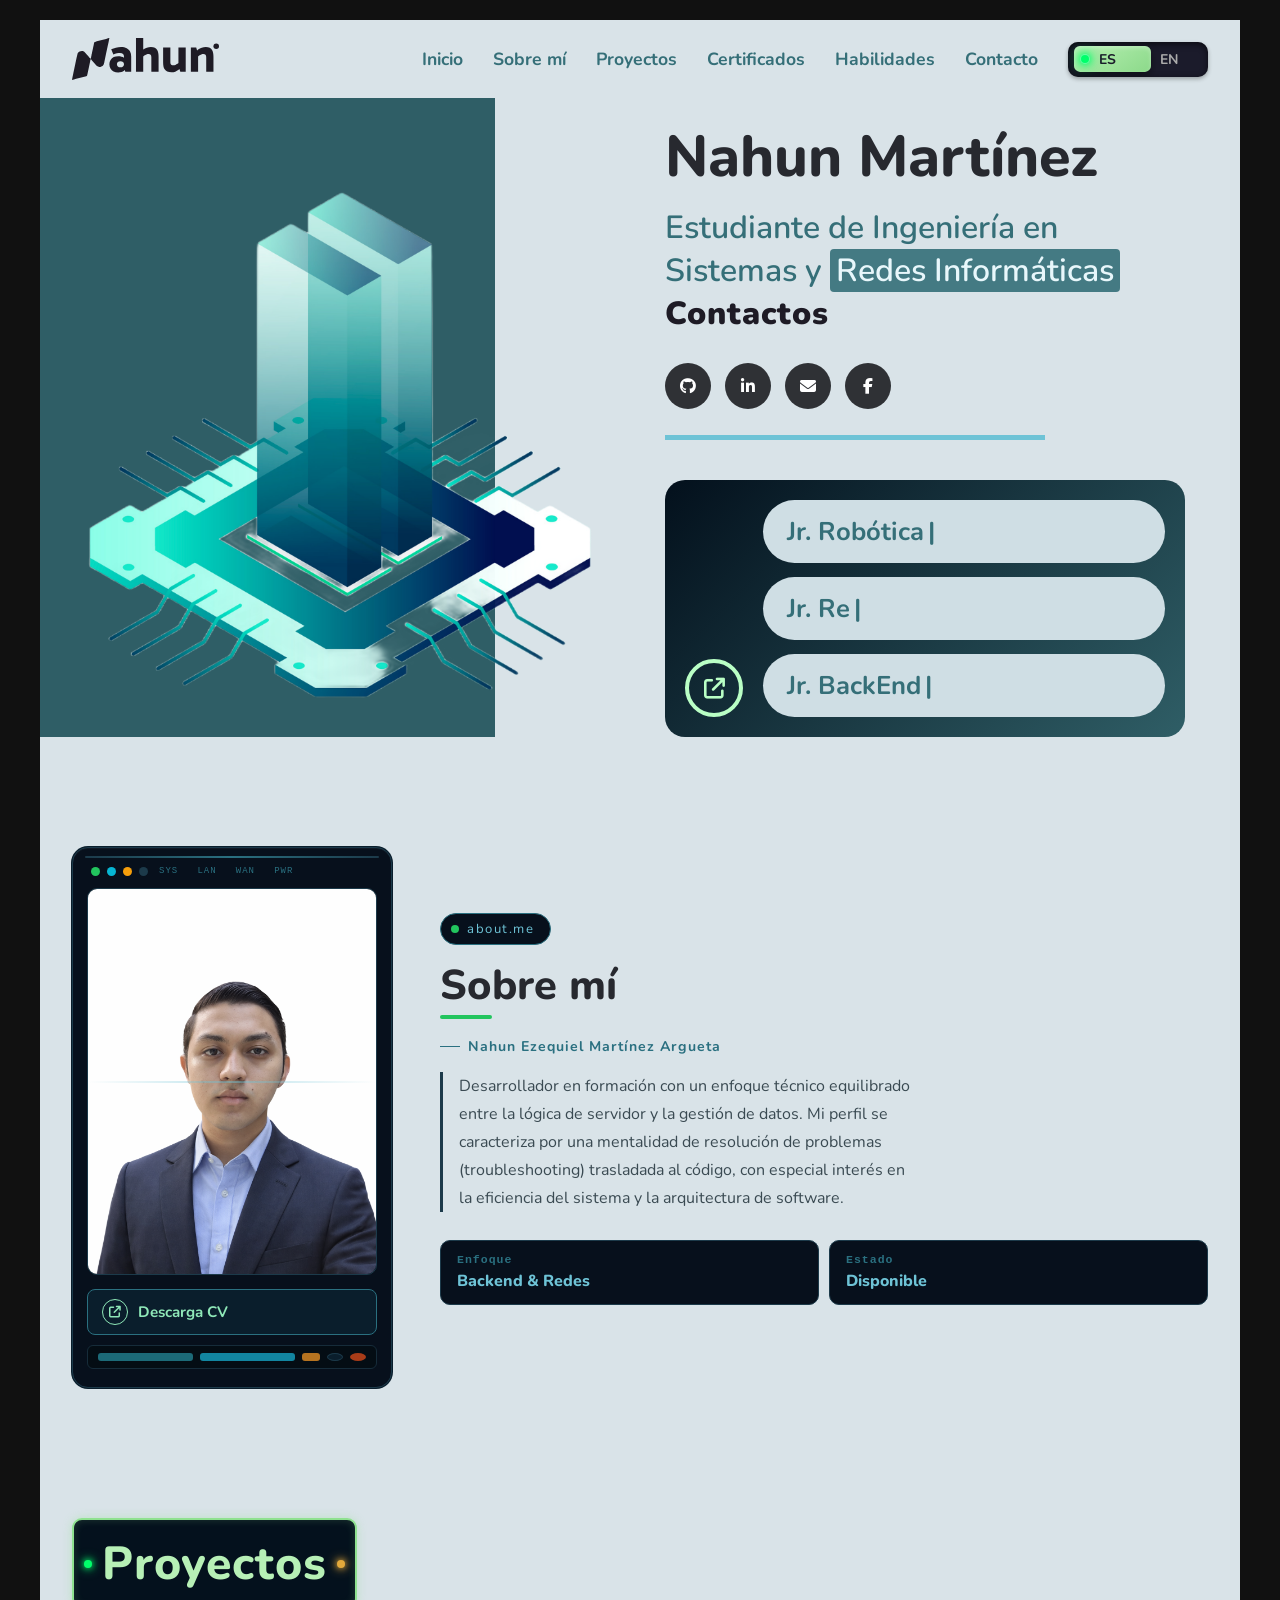
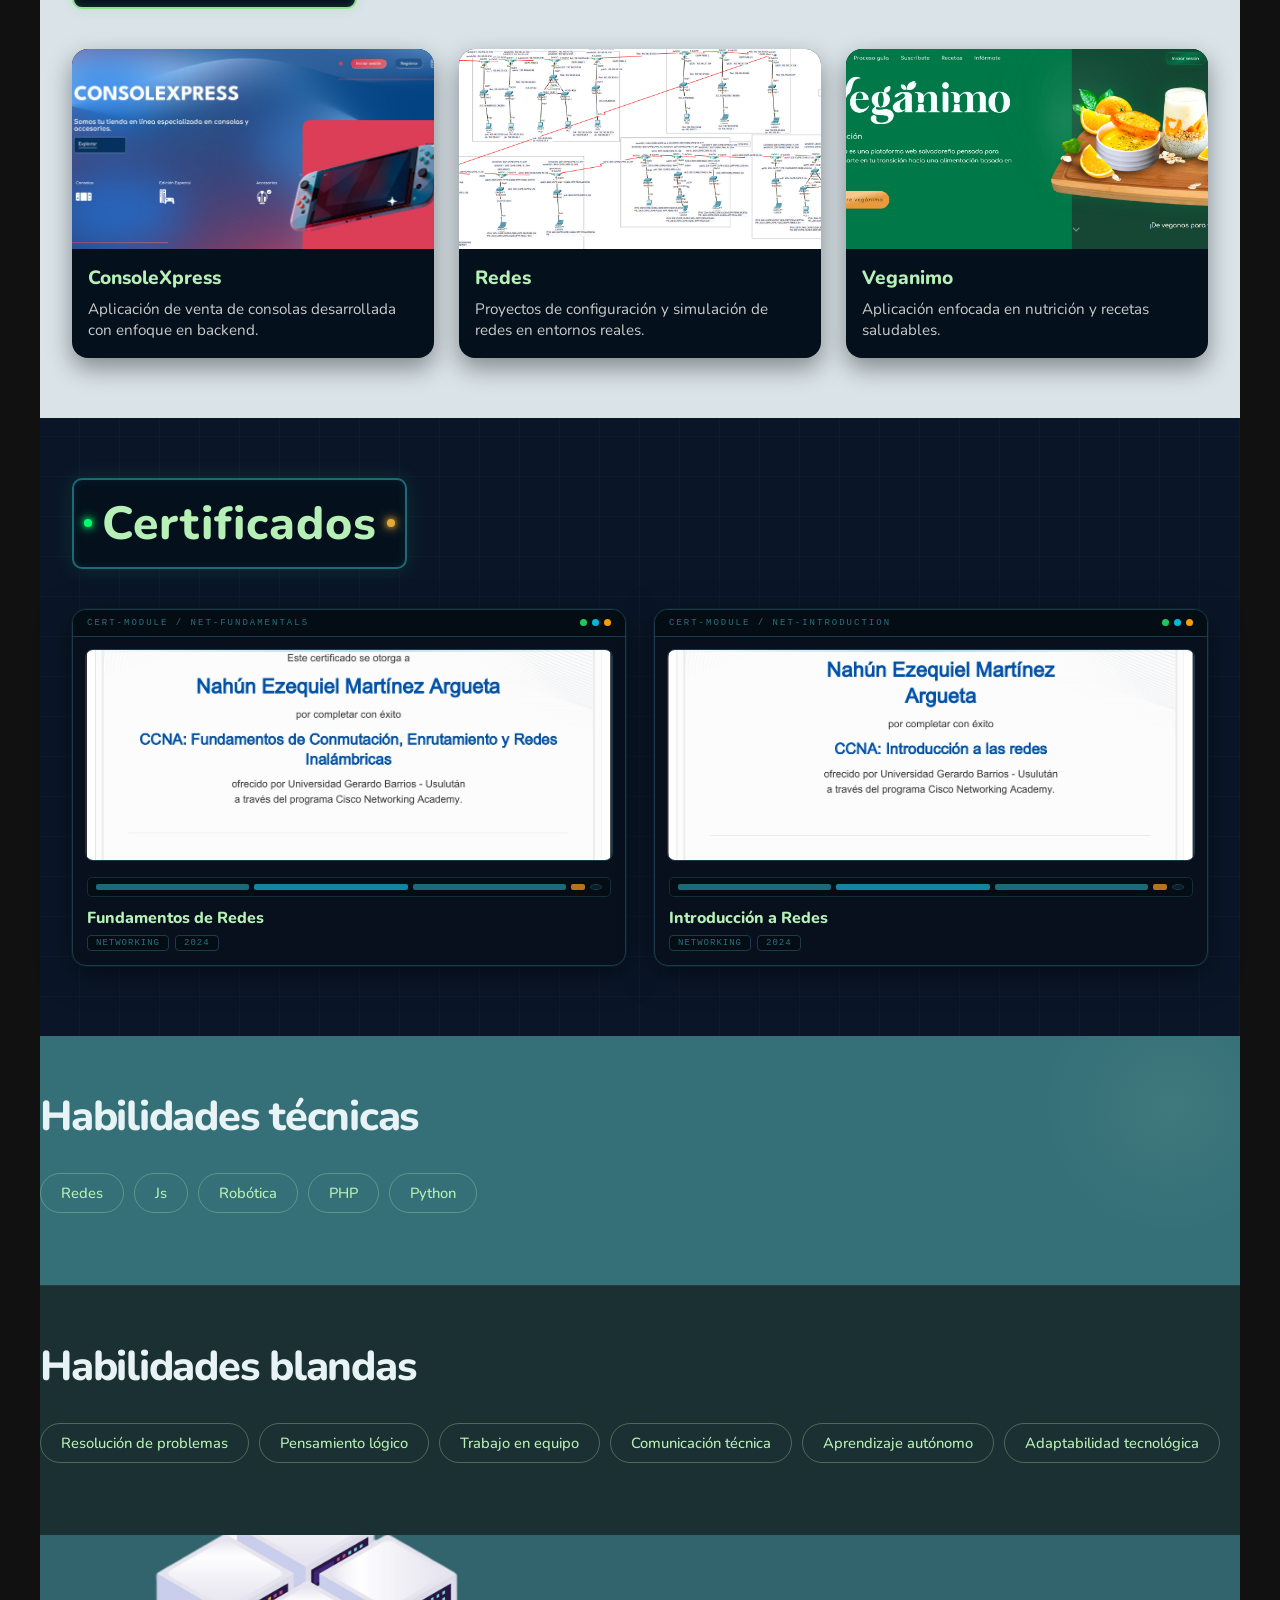
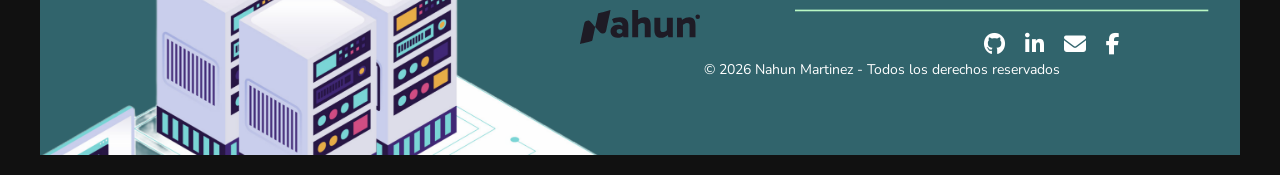
==== commit 930dedf1: "se añadio la parte de certificados al portafolio" ====
--- a/index.html
+++ b/index.html
@@ -26,6 +26,9 @@
         <a href="#proyectos" data-es="Proyectos" data-en="Projects"
           >Proyectos</a
         >
+        <a href="#certificados" data-es="Certificados" data-en="Certificates"
+          >Certificados</a
+        >
         <a href="#habilidades" data-es="Habilidades" data-en="Skills"
           >Habilidades</a
         >
@@ -42,6 +45,14 @@
         </div>
       </nav>
     </header>
+
+    <!-- TOAST VOLVER ARRIBA -->
+    <div class="nav-toast" id="navToast">
+      <i class="fa-solid fa-arrow-up"></i>
+      <span data-es="Volver al inicio" data-en="Back to top"
+        >Volver al inicio</span
+      >
+    </div>
 
     <!-- ============================================================
          2. HERO
@@ -265,6 +276,129 @@
     </section>
 
     <!-- ============================================================
+     CERTIFICADOS
+     ============================================================ -->
+    <section class="certs" id="certificados">
+      <div class="certs-inner">
+        <div class="certs-header">
+          <div class="certs-title-box">
+            <h2 data-es="Certificados" data-en="Certificates">Certificados</h2>
+          </div>
+        </div>
+
+        <div class="certs-grid">
+          <!-- Certificado 1: Fundamentos de Redes -->
+          <div
+            class="cert-device"
+            data-cert-src="images/fundamentos_redes.jpeg"
+            data-cert-label="FUNDAMENTOS DE REDES"
+          >
+            <div class="cert-device-top">
+              <span class="cd-brand">CERT-MODULE / NET-FUNDAMENTALS</span>
+              <div class="cd-leds">
+                <div class="cd-led cdg"></div>
+                <div class="cd-led cdc"></div>
+                <div class="cd-led cdo"></div>
+              </div>
+            </div>
+            <div class="cert-img-frame">
+              <div class="cert-scan-line"></div>
+              <img
+                src="images/fundamentos_redes.jpeg"
+                alt="Fundamentos de Redes"
+              />
+              <div class="cert-overlay">
+                <div class="cert-overlay-btn">
+                  <i class="fa-solid fa-expand"></i> VER CERTIFICADO
+                </div>
+              </div>
+            </div>
+            <div class="cert-device-bottom">
+              <div class="cert-ports">
+                <div class="cp ct"></div>
+                <div class="cp cc"></div>
+                <div class="cp ct"></div>
+                <div class="cp ca"></div>
+                <div class="cp cd"></div>
+              </div>
+              <p
+                class="cert-name"
+                data-es="Fundamentos de Redes"
+                data-en="Network Fundamentals"
+              >
+                Fundamentos de Redes
+              </p>
+              <div class="cert-meta">
+                <span class="cert-badge">NETWORKING</span>
+                <span class="cert-badge">2024</span>
+              </div>
+            </div>
+          </div>
+
+          <!-- Certificado 2: Introducción a Redes -->
+          <div
+            class="cert-device"
+            data-cert-src="images/introduccion_redes.jpeg"
+            data-cert-label="INTRODUCCIÓN A REDES"
+          >
+            <div class="cert-device-top">
+              <span class="cd-brand">CERT-MODULE / NET-INTRODUCTION</span>
+              <div class="cd-leds">
+                <div class="cd-led cdg"></div>
+                <div class="cd-led cdc"></div>
+                <div class="cd-led cdo"></div>
+              </div>
+            </div>
+            <div class="cert-img-frame">
+              <div class="cert-scan-line"></div>
+              <img
+                src="images/introduccion_redes.jpeg"
+                alt="Introducción a Redes"
+              />
+              <div class="cert-overlay">
+                <div class="cert-overlay-btn">
+                  <i class="fa-solid fa-expand"></i> VER CERTIFICADO
+                </div>
+              </div>
+            </div>
+            <div class="cert-device-bottom">
+              <div class="cert-ports">
+                <div class="cp ct"></div>
+                <div class="cp cc"></div>
+                <div class="cp ct"></div>
+                <div class="cp ca"></div>
+                <div class="cp cd"></div>
+              </div>
+              <p
+                class="cert-name"
+                data-es="Introducción a Redes"
+                data-en="Introduction to Networks"
+              >
+                Introducción a Redes
+              </p>
+              <div class="cert-meta">
+                <span class="cert-badge">NETWORKING</span>
+                <span class="cert-badge">2024</span>
+              </div>
+            </div>
+          </div>
+        </div>
+      </div>
+    </section>
+
+    <!-- MODAL — justo antes de los scripts -->
+    <div class="cert-modal" id="certModal">
+      <div class="cert-modal-inner">
+        <div class="cert-modal-top">
+          <span id="certModalLabel">CERT-VIEWER</span>
+          <div class="cert-modal-close" id="certModalClose">
+            <i class="fa-solid fa-xmark"></i>
+          </div>
+        </div>
+        <img id="certModalImg" src="" alt="Certificado" />
+      </div>
+    </div>
+    <!-- ============================================================
          5. HABILIDADES TÉCNICAS
          ============================================================ -->
     <div class="skills-wrapper">
@@ -376,19 +510,6 @@
     </footer>
 
     <!-- ============================================================
-         BOTÓN VOLVER ARRIBA
-         ============================================================ -->
-    <a
-      href="#inicio"
-      class="back-to-top"
-      id="backToTop"
-      aria-label="Volver al inicio"
-    >
-      <div class="btt-led"></div>
-      <div class="btt-arrow"></div>
-    </a>
-
-    <!-- ============================================================
          SCRIPTS (siempre al final del body)
          ============================================================ -->
     <script src="idioma.js"></script>
--- a/styles.css
+++ b/styles.css
@@ -189,6 +189,51 @@
 }
 
 /* ============================================================
+  TOAST NAVBAR BOTON VOLVER ARRIBA
+   ============================================================ */
+.nav-toast {
+  position: fixed;
+  top: 28px;
+  left: 50%;
+  transform: translateX(-50%) translateY(-80px);
+  background: #07101c;
+  border: 1.5px solid #2a7080;
+  border-radius: 30px;
+  padding: 10px 22px;
+  display: flex;
+  align-items: center;
+  gap: 10px;
+  color: #6ec3d6;
+  font-size: 0.9rem;
+  font-weight: 700;
+  cursor: pointer;
+  z-index: 1000;
+  opacity: 0;
+  pointer-events: none;
+  transition:
+    transform 0.35s cubic-bezier(0.34, 1.56, 0.64, 1),
+    opacity 0.3s ease;
+  box-shadow: 0 4px 20px rgba(0, 0, 0, 0.4);
+  text-decoration: none;
+  white-space: nowrap;
+}
+
+.nav-toast.visible {
+  opacity: 1;
+  transform: translateX(-50%) translateY(0);
+  pointer-events: auto;
+}
+
+.nav-toast:hover {
+  border-color: #22c55e;
+  color: #22c55e;
+}
+
+.nav-toast i {
+  font-size: 0.85rem;
+}
+
+/* ============================================================
    3. HERO
    ============================================================ */
 .hero {
@@ -813,6 +858,473 @@
 }
 
 /* ============================================================
+   CERTIFICADOS
+   ============================================================ */
+
+.certs {
+  max-width: 1200px;
+  margin: 0 auto;
+  padding: 60px 32px 70px;
+  position: relative;
+  background: #0a1628;
+}
+
+.certs::before {
+  content: "";
+  position: absolute;
+  inset: 0;
+  background:
+    repeating-linear-gradient(
+      0deg,
+      transparent,
+      transparent 39px,
+      rgba(42, 112, 128, 0.06) 39px,
+      rgba(42, 112, 128, 0.06) 40px
+    ),
+    repeating-linear-gradient(
+      90deg,
+      transparent,
+      transparent 39px,
+      rgba(42, 112, 128, 0.06) 39px,
+      rgba(42, 112, 128, 0.06) 40px
+    );
+  pointer-events: none;
+}
+/* Header */
+.certs-header {
+  margin-bottom: 40px;
+}
+
+.certs-title-box {
+  position: relative;
+  display: inline-flex;
+  align-items: center;
+  padding: 12px 28px;
+  background: #04111d;
+  border: 2px solid #1c6a78;
+  border-radius: 10px;
+  box-shadow:
+    0 0 20px rgba(34, 197, 94, 0.15),
+    inset 0 0 8px rgba(28, 106, 120, 0.2);
+}
+
+.certs-title-box h2 {
+  color: #b7f0b6;
+  font-size: 2.9rem;
+  font-weight: 800;
+  letter-spacing: 1px;
+  margin: 0;
+}
+
+/* LED izquierdo parpadeante */
+.certs-title-box::before {
+  content: "";
+  position: absolute;
+  left: 10px;
+  top: 50%;
+  transform: translateY(-50%);
+  width: 8px;
+  height: 8px;
+  border-radius: 50%;
+  background: #00ff6a;
+  box-shadow:
+    0 0 6px #00ff6a,
+    0 0 12px #00ff6a;
+  animation: certBlinkLED 1.2s infinite;
+}
+
+/* LED derecho fijo */
+.certs-title-box::after {
+  content: "";
+  position: absolute;
+  right: 10px;
+  top: 50%;
+  transform: translateY(-50%);
+  width: 8px;
+  height: 8px;
+  border-radius: 50%;
+  background: #e3a93b;
+  box-shadow:
+    0 0 6px #e3a93b,
+    0 0 12px #e3a93b;
+}
+
+@keyframes certBlinkLED {
+  0%,
+  100% {
+    opacity: 1;
+    box-shadow:
+      0 0 6px #00ff6a,
+      0 0 12px #00ff6a;
+  }
+  50% {
+    opacity: 0.2;
+    box-shadow:
+      0 0 2px #00ff6a,
+      0 0 4px #00ff6a;
+  }
+}
+
+/* Grid de tarjetas */
+.certs-grid {
+  display: grid;
+  grid-template-columns: repeat(2, 1fr);
+  gap: 28px;
+}
+
+/* Tarjeta dispositivo */
+.cert-device {
+  background: #07101c;
+  border: 1.5px solid #1c3a4a;
+  border-radius: 14px;
+  overflow: hidden;
+  position: relative;
+  box-shadow:
+    0 0 0 1px #0a1e2c,
+    0 8px 32px rgba(0, 0, 0, 0.5);
+  cursor: pointer;
+  transition:
+    transform 0.25s ease,
+    box-shadow 0.25s ease,
+    border-color 0.25s;
+}
+
+.cert-device:hover {
+  transform: translateY(-5px);
+  border-color: #2a7080;
+  box-shadow:
+    0 0 0 1px #2a7080,
+    0 16px 40px rgba(110, 195, 214, 0.2);
+}
+
+/* Franja superior */
+.cert-device-top {
+  background: #040d14;
+  border-bottom: 1px solid #1c3a4a;
+  padding: 8px 14px;
+  display: flex;
+  align-items: center;
+  gap: 8px;
+}
+
+.cd-brand {
+  font-size: 9px;
+  color: #2a7080;
+  letter-spacing: 2px;
+  font-family: "Courier New", monospace;
+  flex: 1;
+}
+
+.cd-leds {
+  display: flex;
+  gap: 5px;
+}
+
+.cd-led {
+  width: 7px;
+  height: 7px;
+  border-radius: 50%;
+}
+.cd-led.cdg {
+  background: #22c55e;
+  animation: cdLed 1.4s ease-in-out infinite;
+}
+.cd-led.cdc {
+  background: #06b6d4;
+  animation: cdLed 1.4s ease-in-out infinite 0.3s;
+}
+.cd-led.cdo {
+  background: #f59e0b;
+  animation: cdLed 2s ease-in-out infinite 0.7s;
+}
+
+@keyframes cdLed {
+  0%,
+  100% {
+    opacity: 1;
+  }
+  50% {
+    opacity: 0.2;
+  }
+}
+
+/* Marco de imagen */
+.cert-img-frame {
+  position: relative;
+  margin: 12px;
+  border: 1px solid #1c3a4a;
+  border-radius: 8px;
+  overflow: hidden;
+  background: #040d14;
+}
+
+.cert-img-frame img {
+  width: 100%;
+  height: 210px;
+  object-fit: cover;
+  display: block;
+  transition: transform 0.4s ease;
+}
+
+.cert-device:hover .cert-img-frame img {
+  transform: scale(1.03);
+}
+
+/* Línea de escaneo */
+.cert-scan-line {
+  position: absolute;
+  left: 0;
+  right: 0;
+  height: 2px;
+  background: linear-gradient(
+    90deg,
+    transparent,
+    rgba(110, 195, 214, 0.5),
+    transparent
+  );
+  animation: certScan 3.5s ease-in-out infinite;
+  pointer-events: none;
+  z-index: 2;
+}
+
+@keyframes certScan {
+  0% {
+    top: 0%;
+    opacity: 0;
+  }
+  8% {
+    opacity: 1;
+  }
+  92% {
+    opacity: 1;
+  }
+  100% {
+    top: 100%;
+    opacity: 0;
+  }
+}
+
+/* Overlay hover */
+.cert-overlay {
+  position: absolute;
+  inset: 0;
+  background: rgba(4, 17, 29, 0.78);
+  display: flex;
+  align-items: center;
+  justify-content: center;
+  opacity: 0;
+  transition: opacity 0.25s ease;
+  z-index: 3;
+}
+
+.cert-device:hover .cert-overlay {
+  opacity: 1;
+}
+
+.cert-overlay-btn {
+  background: #07101c;
+  border: 1.5px solid #22c55e;
+  border-radius: 30px;
+  padding: 10px 22px;
+  color: #22c55e;
+  font-size: 0.82rem;
+  font-weight: 700;
+  display: flex;
+  align-items: center;
+  gap: 8px;
+  font-family: "Courier New", monospace;
+  letter-spacing: 1px;
+  box-shadow: 0 0 12px rgba(34, 197, 94, 0.3);
+}
+
+/* Parte inferior */
+.cert-device-bottom {
+  padding: 4px 14px 14px;
+}
+
+.cert-ports {
+  display: flex;
+  gap: 5px;
+  margin-bottom: 10px;
+  padding: 6px 8px;
+  background: #040d14;
+  border: 1px solid #162c3a;
+  border-radius: 5px;
+}
+
+.cp {
+  height: 6px;
+  border-radius: 2px;
+  flex: 1;
+}
+.cp.ct {
+  background: #1c6a78;
+}
+.cp.cc {
+  background: #1285a0;
+}
+.cp.ca {
+  flex: 0 0 14px;
+  background: #b57320;
+}
+.cp.cd {
+  flex: 0 0 12px;
+  background: #0a1e2c;
+  border: 1px solid #1c3a4a;
+  border-radius: 50%;
+}
+
+.cert-name {
+  color: #b7f0b6;
+  font-size: 1rem;
+  font-weight: 800;
+  margin: 0 0 6px;
+}
+
+.cert-meta {
+  display: flex;
+  align-items: center;
+  gap: 6px;
+  flex-wrap: wrap;
+}
+
+.cert-badge {
+  font-size: 9px;
+  color: #2a7080;
+  letter-spacing: 1px;
+  font-family: "Courier New", monospace;
+  background: #040d14;
+  border: 1px solid #1c3a4a;
+  border-radius: 4px;
+  padding: 2px 8px;
+}
+
+/* ============================================================
+   MODAL CERTIFICADO
+   ============================================================ */
+.cert-modal {
+  position: fixed;
+  inset: 0;
+  background: rgba(4, 17, 29, 0.95);
+  display: flex;
+  align-items: center;
+  justify-content: center;
+  z-index: 9999;
+  opacity: 0;
+  pointer-events: none;
+  transition: opacity 0.3s ease;
+  padding: 20px;
+}
+
+.cert-modal.open {
+  opacity: 1;
+  pointer-events: auto;
+}
+
+.cert-modal-inner {
+  background: #07101c;
+  border: 1.5px solid #2a7080;
+  border-radius: 14px;
+  overflow: hidden;
+  max-width: 860px;
+  width: 100%;
+  transform: scale(0.88);
+  transition: transform 0.35s cubic-bezier(0.34, 1.56, 0.64, 1);
+  box-shadow: 0 0 60px rgba(42, 112, 128, 0.3);
+}
+
+.cert-modal.open .cert-modal-inner {
+  transform: scale(1);
+}
+
+.cert-modal-top {
+  background: #040d14;
+  border-bottom: 1px solid #1c3a4a;
+  padding: 10px 16px;
+  display: flex;
+  align-items: center;
+  justify-content: space-between;
+}
+
+.cert-modal-top span {
+  font-size: 10px;
+  color: #2a7080;
+  letter-spacing: 2px;
+  font-family: "Courier New", monospace;
+}
+
+.cert-modal-close {
+  width: 28px;
+  height: 28px;
+  background: #0a1e2c;
+  border: 1px solid #1c3a4a;
+  border-radius: 50%;
+  color: #6ec3d6;
+  font-size: 14px;
+  display: flex;
+  align-items: center;
+  justify-content: center;
+  cursor: pointer;
+  transition:
+    border-color 0.2s,
+    color 0.2s;
+}
+
+.cert-modal-close:hover {
+  border-color: #ef4444;
+  color: #ef4444;
+}
+
+.cert-modal img {
+  width: 100%;
+  display: block;
+  max-height: 80vh;
+  object-fit: contain;
+}
+
+/* ============================================================
+   RESPONSIVE CERTIFICADOS
+   ============================================================ */
+@media (max-width: 992px) {
+  .certs {
+    padding: 50px 24px 60px;
+  }
+  .certs-title-box h2 {
+    font-size: 2.2rem;
+  }
+}
+
+@media (max-width: 768px) {
+  .certs {
+    padding: 40px 20px 50px;
+  }
+  .certs-title-box h2 {
+    font-size: 1.6rem;
+  }
+  .certs-grid {
+    grid-template-columns: 1fr;
+    gap: 20px;
+  }
+  .cert-img-frame img {
+    height: 180px;
+  }
+}
+
+@media (max-width: 480px) {
+  .certs {
+    padding: 30px 16px 40px;
+  }
+  .certs-title-box h2 {
+    font-size: 1.4rem;
+  }
+  .cert-img-frame img {
+    height: 150px;
+  }
+  .cert-name {
+    font-size: 0.9rem;
+  }
+}
+/* ============================================================
    6. SKILLS — HABILIDADES TÉCNICAS
    ============================================================ */
 .skills {
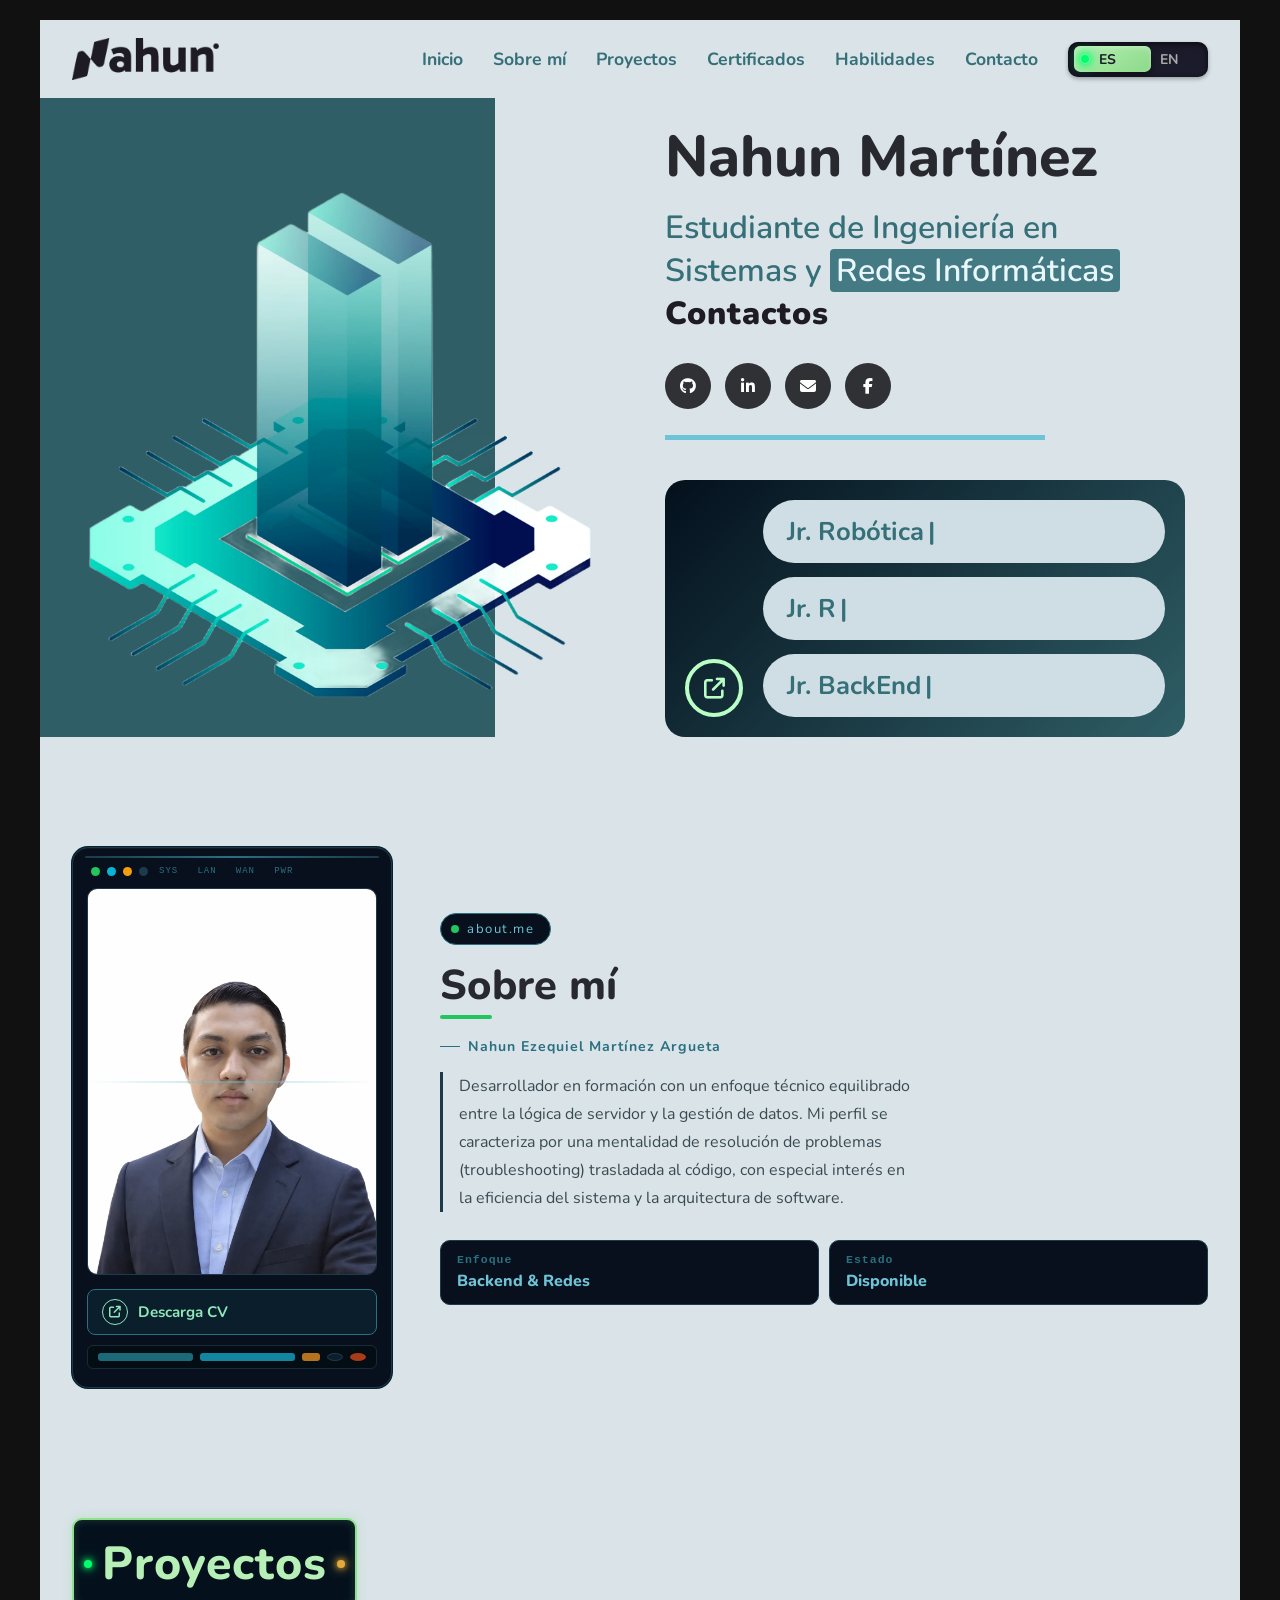
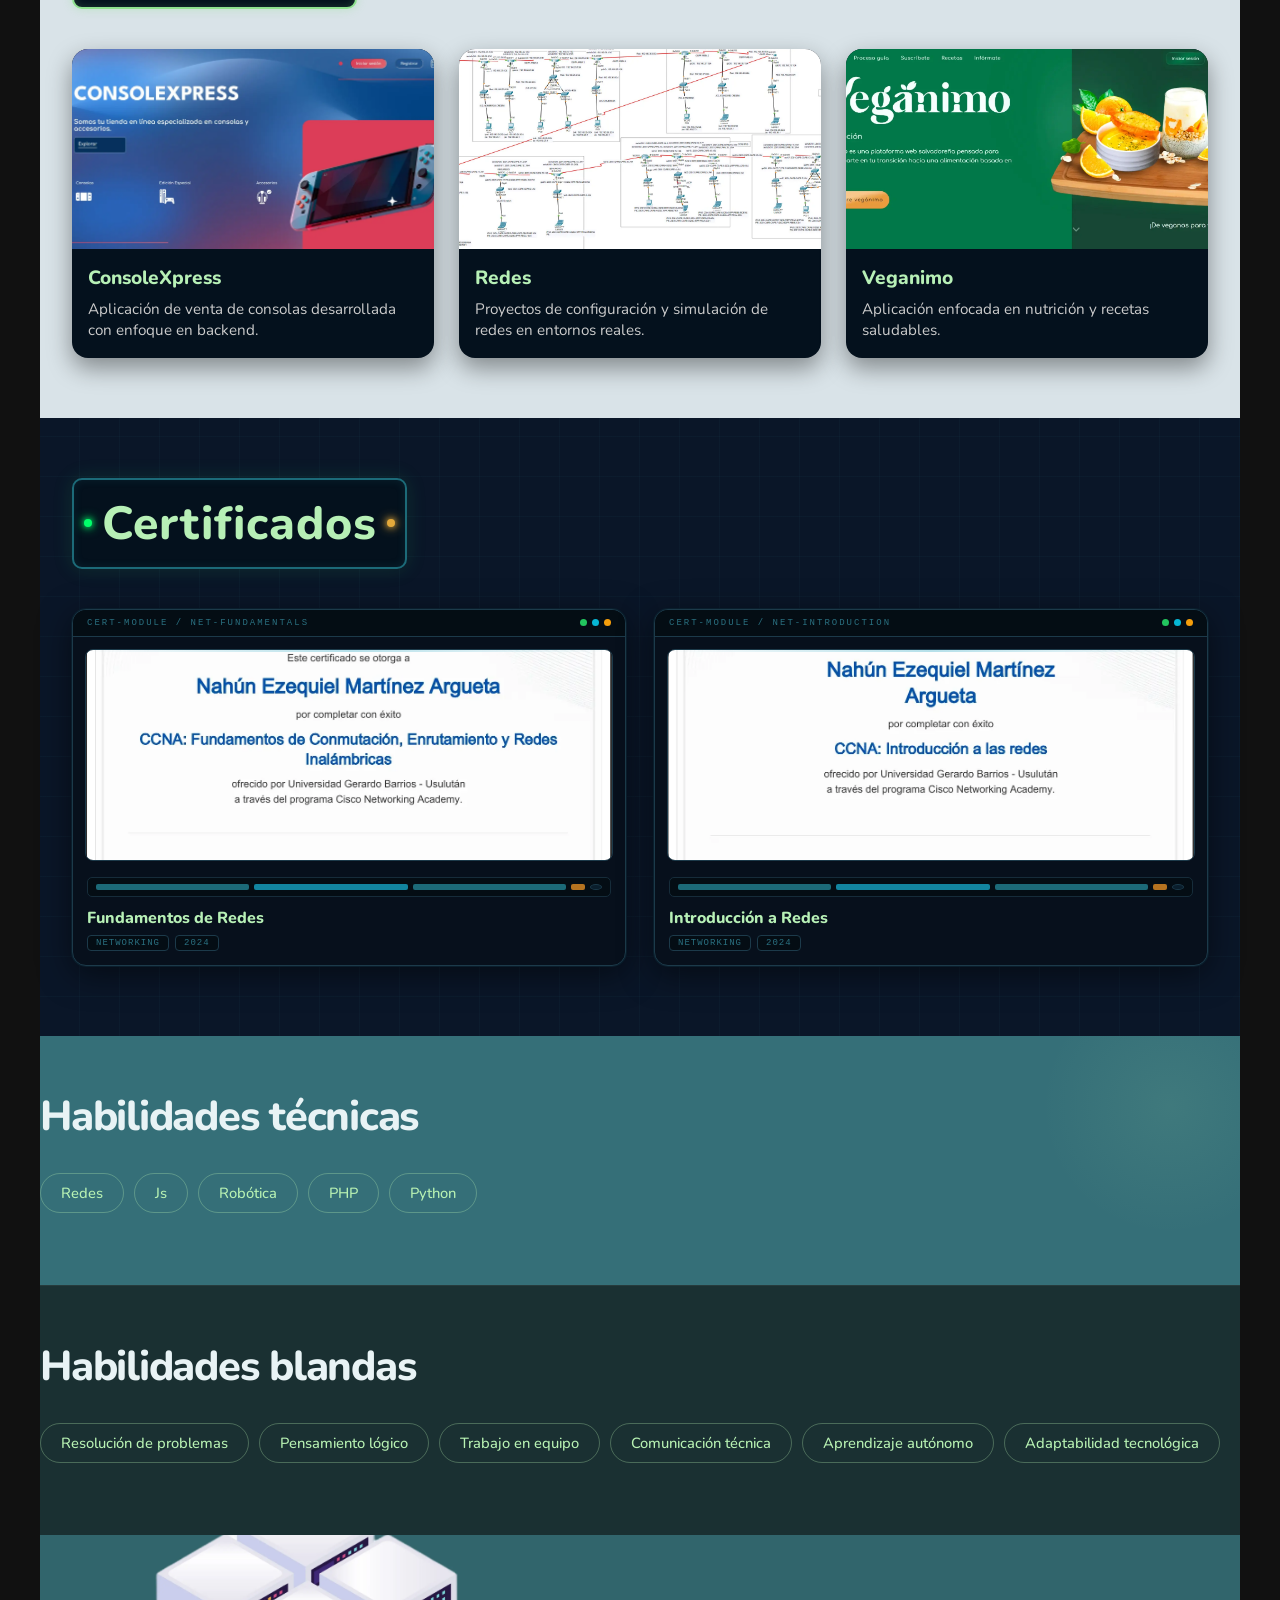
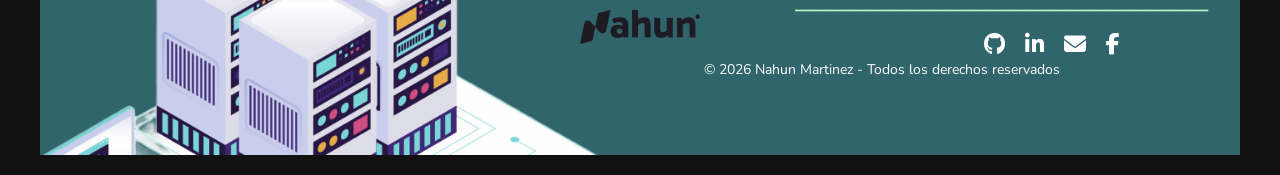
==== commit 05f5c932: "se optimizaron las imagenes para que fuera mas mejor en rendimiento" ====
--- a/index.html
+++ b/index.html
@@ -4,7 +4,7 @@
     <meta charset="UTF-8" />
     <meta name="viewport" content="width=device-width, initial-scale=1.0" />
     <title>Nahun Martínez | Portafolio</title>
-    <link rel="icon" type="image/png" href="images/coco.png" />
+    <link rel="icon" type="image/png" href="images/coco.webp" />
     <link rel="stylesheet" href="styles.css" />
     <link
       rel="stylesheet"
@@ -17,7 +17,7 @@
          ============================================================ -->
     <header class="header">
       <div class="logo">
-        <img src="images/nahun-logo.svg" alt="Nahun Martínez Logo" />
+        <img src="images/nahun-logo.webp" alt="Nahun Martínez Logo" />
       </div>
 
       <nav class="navbar">
@@ -60,7 +60,7 @@
     <section class="hero" id="inicio">
       <div class="hero-image">
         <div class="image-card">
-          <img src="images/router.png" alt="router" />
+          <img src="images/router.webp" alt="router" />
         </div>
       </div>
 
@@ -90,7 +90,7 @@
             >
               <i class="fa-brands fa-linkedin-in"></i>
             </a>
-            <a href="mailto:nahunmartinez7692@gmail.com">
+            <a href="#" id="btnAbrirFormHero">
               <i class="fa-solid fa-envelope"></i>
             </a>
             <a
@@ -155,7 +155,7 @@
 
         <div class="rc-photo-frame">
           <div class="rc-scan-line"></div>
-          <img src="images/Nahun.png" alt="Foto de Nahun" class="rc-photo" />
+          <img src="images/Nahun.webp" alt="Foto de Nahun" class="rc-photo" />
         </div>
 
         <div class="rc-bottom">
@@ -233,7 +233,7 @@
           href="proyectos/consolexpress/consolexpress.html"
           class="project-card"
         >
-          <img src="images/consolexpress1.jpeg" alt="ConsoleXpress" />
+          <img src="images/consolexpress1.webp" alt="ConsoleXpress" />
           <div class="project-info">
             <h3>ConsoleXpress</h3>
             <p
@@ -247,7 +247,7 @@
         </a>
 
         <a href="proyectos/redes/redes.html" class="project-card">
-          <img src="images/redes1.png" alt="Redes" />
+          <img src="images/redes1.webp" alt="Redes" />
           <div class="project-info">
             <h3>Redes</h3>
             <p
@@ -261,7 +261,7 @@
         </a>
 
         <a href="proyectos/veganimo/veganimo.html" class="project-card">
-          <img src="images/veganimo1.jpeg" alt="Veganimo" />
+          <img src="images/veganimo1.webp" alt="Veganimo" />
           <div class="project-info">
             <h3>Veganimo</h3>
             <p
@@ -290,7 +290,7 @@
           <!-- Certificado 1: Fundamentos de Redes -->
           <div
             class="cert-device"
-            data-cert-src="images/fundamentos_redes.jpeg"
+            data-cert-src="images/fundamentos_redes.webp"
             data-cert-label="FUNDAMENTOS DE REDES"
           >
             <div class="cert-device-top">
@@ -304,7 +304,7 @@
             <div class="cert-img-frame">
               <div class="cert-scan-line"></div>
               <img
-                src="images/fundamentos_redes.jpeg"
+                src="images/fundamentos_redes.webp"
                 alt="Fundamentos de Redes"
               />
               <div class="cert-overlay">
@@ -338,7 +338,7 @@
           <!-- Certificado 2: Introducción a Redes -->
           <div
             class="cert-device"
-            data-cert-src="images/introduccion_redes.jpeg"
+            data-cert-src="images/introduccion_redes.webp"
             data-cert-label="INTRODUCCIÓN A REDES"
           >
             <div class="cert-device-top">
@@ -352,7 +352,7 @@
             <div class="cert-img-frame">
               <div class="cert-scan-line"></div>
               <img
-                src="images/introduccion_redes.jpeg"
+                src="images/introduccion_redes.webp"
                 alt="Introducción a Redes"
               />
               <div class="cert-overlay">
@@ -471,7 +471,7 @@
 
       <div class="footer-content">
         <div class="footer-logo">
-          <img src="images/nahun-logo.svg" alt="Logo" />
+          <img src="images/nahun-logo.webp" alt="Logo" />
         </div>
 
         <div class="footer-line-container">
@@ -487,7 +487,7 @@
             >
               <i class="fa-brands fa-linkedin-in"></i>
             </a>
-            <a href="mailto:nahunmartinez7692@gmail.com">
+            <a href="#" id="btnAbrirFormFooter">
               <i class="fa-solid fa-envelope"></i>
             </a>
             <a
@@ -496,6 +496,233 @@
             >
               <i class="fa-brands fa-facebook-f"></i>
             </a>
+          </div>
+        </div>
+
+        <!-- MODAL CONTACTO -->
+        <div class="contact-modal" id="contactModal">
+          <div class="contact-modal-inner">
+            <div class="contact-modal-top">
+              <span data-es="FORMULARIO DE CONTACTO" data-en="CONTACT FORM"
+                >FORMULARIO DE CONTACTO</span
+              >
+              <div class="contact-modal-close" id="contactModalClose">
+                <i class="fa-solid fa-xmark"></i>
+              </div>
+            </div>
+
+            <form id="contactoForm" novalidate autocomplete="off">
+              <input
+                class="campo-trampa"
+                type="text"
+                name="_gotcha"
+                tabindex="-1"
+                autocomplete="off"
+              />
+
+              <div class="form-row">
+                <div class="form-group">
+                  <label for="nombre">
+                    <span data-es="Nombre" data-en="First name">Nombre</span>
+                    <span class="req">*</span>
+                  </label>
+                  <input
+                    type="text"
+                    id="nombre"
+                    name="nombre"
+                    placeholder="Tu nombre"
+                    data-placeholder-es="Tu nombre"
+                    data-placeholder-en="Your name"
+                    maxlength="60"
+                    required
+                  />
+                  <span
+                    class="campo-error"
+                    id="err-nombre"
+                    data-es="Ingresa tu nombre (solo letras)."
+                    data-en="Enter your name (letters only)."
+                    >Ingresa tu nombre (solo letras).</span
+                  >
+                </div>
+                <div class="form-group">
+                  <label for="apellido">
+                    <span data-es="Apellido" data-en="Last name">Apellido</span>
+                  </label>
+                  <input
+                    type="text"
+                    id="apellido"
+                    name="apellido"
+                    placeholder="Tu apellido"
+                    data-placeholder-es="Tu apellido"
+                    data-placeholder-en="Your last name"
+                    maxlength="60"
+                  />
+                  <span
+                    class="campo-error"
+                    id="err-apellido"
+                    data-es="Solo se permiten letras y espacios."
+                    data-en="Only letters and spaces are allowed."
+                    >Solo se permiten letras y espacios.</span
+                  >
+                </div>
+              </div>
+
+              <div class="form-group">
+                <label for="cf-email">
+                  <span data-es="Correo electrónico" data-en="Email address"
+                    >Correo electrónico</span
+                  >
+                  <span class="req">*</span>
+                </label>
+                <input
+                  type="email"
+                  id="cf-email"
+                  name="email"
+                  placeholder="correo@ejemplo.com"
+                  data-placeholder-es="correo@ejemplo.com"
+                  data-placeholder-en="email@example.com"
+                  maxlength="100"
+                  required
+                />
+                <span
+                  class="campo-error"
+                  id="err-email"
+                  data-es="Ingresa un correo válido."
+                  data-en="Enter a valid email address."
+                  >Ingresa un correo válido.</span
+                >
+              </div>
+
+              <div class="form-group">
+                <label for="asunto">
+                  <span data-es="Asunto" data-en="Subject">Asunto</span>
+                  <span class="req">*</span>
+                </label>
+                <select id="asunto" name="asunto" required>
+                  <option
+                    value=""
+                    data-es="— Selecciona un asunto —"
+                    data-en="— Select a subject —"
+                  >
+                    — Selecciona un asunto —
+                  </option>
+                  <option
+                    value="Propuesta de trabajo"
+                    data-es="Propuesta de trabajo"
+                    data-en="Job proposal"
+                  >
+                    Propuesta de trabajo
+                  </option>
+                  <option
+                    value="Proyecto freelance"
+                    data-es="Proyecto freelance"
+                    data-en="Freelance project"
+                  >
+                    Proyecto freelance
+                  </option>
+                  <option
+                    value="Colaboración"
+                    data-es="Colaboración"
+                    data-en="Collaboration"
+                  >
+                    Colaboración
+                  </option>
+                  <option
+                    value="Consulta general"
+                    data-es="Consulta general"
+                    data-en="General inquiry"
+                  >
+                    Consulta general
+                  </option>
+                  <option value="Otro" data-es="Otro" data-en="Other">
+                    Otro
+                  </option>
+                </select>
+                <span
+                  class="campo-error"
+                  id="err-asunto"
+                  data-es="Por favor selecciona un asunto."
+                  data-en="Please select a subject."
+                  >Por favor selecciona un asunto.</span
+                >
+              </div>
+
+              <div class="form-group">
+                <label for="mensaje">
+                  <span data-es="Mensaje" data-en="Message">Mensaje</span>
+                  <span class="req">*</span>
+                </label>
+                <textarea
+                  id="mensaje"
+                  name="mensaje"
+                  placeholder="Cuéntame sobre tu proyecto..."
+                  data-placeholder-es="Cuéntame sobre tu proyecto..."
+                  data-placeholder-en="Tell me about your project..."
+                  maxlength="800"
+                  required
+                ></textarea>
+                <div class="char-count">
+                  <span id="charCount">0</span> / 800
+                </div>
+                <span
+                  class="campo-error"
+                  id="err-mensaje"
+                  data-es="El mensaje debe tener al menos 10 caracteres."
+                  data-en="Message must be at least 10 characters."
+                  >El mensaje debe tener al menos 10 caracteres.</span
+                >
+              </div>
+
+              <div class="check-group">
+                <input type="checkbox" id="politica" name="politica" required />
+                <label for="politica">
+                  <span
+                    data-es="He leído y acepto que mis datos serán utilizados únicamente para responder a este mensaje."
+                    data-en="I have read and agree that my data will be used solely to respond to this message."
+                    >He leído y acepto que mis datos serán utilizados únicamente
+                    para responder a este mensaje.</span
+                  >
+                </label>
+              </div>
+              <span
+                class="campo-error"
+                id="err-politica"
+                data-es="Debes aceptar la política de privacidad."
+                data-en="You must accept the privacy policy."
+                >Debes aceptar la política de privacidad.</span
+              >
+
+              <button type="submit" id="btnEnviar">
+                <i class="fa-solid fa-paper-plane"></i>
+                <span
+                  id="btnTxt"
+                  data-es="Enviar mensaje"
+                  data-en="Send message"
+                  >Enviar mensaje</span
+                >
+              </button>
+
+              <span
+                class="campo-error"
+                id="formErrorMsg"
+                data-es="Hubo un error al enviar. Por favor intenta de nuevo."
+                data-en="There was an error sending. Please try again."
+                >Hubo un error al enviar. Por favor intenta de nuevo.</span
+              >
+            </form>
+
+            <div class="form-success" id="formSuccess">
+              <i class="fa-solid fa-circle-check"></i>
+              <h4 data-es="¡Mensaje enviado!" data-en="Message sent!">
+                ¡Mensaje enviado!
+              </h4>
+              <p
+                data-es="Gracias por escribirme. Te responderé a la brevedad."
+                data-en="Thanks for reaching out. I'll get back to you shortly."
+              >
+                Gracias por escribirme. Te responderé a la brevedad.
+              </p>
+            </div>
           </div>
         </div>
 
--- a/styles.css
+++ b/styles.css
@@ -1432,7 +1432,7 @@
 }
 
 .footer-bg {
-  background: url("images/footer.png") no-repeat center;
+  background: url("images/footer.webp") no-repeat center;
   background-size: cover;
   width: 100%;
   height: 220px;
@@ -1917,3 +1917,325 @@
     font-size: 0.72rem;
   }
 }
+
+/* ============================================================
+   MODAL CONTACTO — contact-modal.css
+   Compatible 100% con el HTML y JS existentes
+   ============================================================ */
+
+/* ── Overlay ─────────────────────────────────────────────── */
+.contact-modal {
+  display: none;
+  position: fixed;
+  inset: 0;
+  background: rgba(0, 0, 0, 0.65);
+  z-index: 9999;
+  align-items: center;
+  justify-content: center;
+  padding: 1rem;
+  backdrop-filter: blur(4px);
+}
+.contact-modal.visible {
+  display: flex;
+}
+
+/* ── Contenedor ──────────────────────────────────────────── */
+.contact-modal-inner {
+  background: #0d1b2a;
+  border: 1px solid rgba(0, 188, 212, 0.3);
+  border-radius: 16px;
+  width: 100%;
+  max-width: 540px;
+  max-height: 92vh;
+  overflow-y: auto;
+  scrollbar-width: thin;
+  scrollbar-color: rgba(0, 188, 212, 0.3) transparent;
+}
+.contact-modal-inner::-webkit-scrollbar {
+  width: 4px;
+}
+.contact-modal-inner::-webkit-scrollbar-thumb {
+  background: rgba(0, 188, 212, 0.3);
+  border-radius: 4px;
+}
+
+/* ── Header (contact-modal-top) ──────────────────────────── */
+.contact-modal-top {
+  display: flex;
+  align-items: center;
+  justify-content: space-between;
+  padding: 1.1rem 1.5rem;
+  border-bottom: 1px solid rgba(0, 188, 212, 0.15);
+}
+.contact-modal-top span {
+  font-size: 11px;
+  font-weight: 600;
+  letter-spacing: 2.5px;
+  text-transform: uppercase;
+  color: #00bcd4;
+}
+.contact-modal-close {
+  width: 30px;
+  height: 30px;
+  border-radius: 8px;
+  border: 1px solid rgba(255, 255, 255, 0.12);
+  background: rgba(255, 255, 255, 0.05);
+  display: flex;
+  align-items: center;
+  justify-content: center;
+  cursor: pointer;
+  color: rgba(255, 255, 255, 0.45);
+  font-size: 13px;
+  transition:
+    background 0.15s,
+    color 0.15s;
+  flex-shrink: 0;
+}
+.contact-modal-close:hover {
+  background: rgba(255, 255, 255, 0.1);
+  color: #fff;
+}
+
+/* ── Formulario ──────────────────────────────────────────── */
+#contactoForm {
+  padding: 1.4rem 1.5rem;
+  display: flex;
+  flex-direction: column;
+  gap: 14px;
+}
+
+/* Trampa anti-spam — oculto */
+.campo-trampa {
+  display: none !important;
+}
+
+/* Filas de dos columnas */
+.form-row {
+  display: grid;
+  grid-template-columns: 1fr 1fr;
+  gap: 12px;
+}
+
+/* Grupo de campo */
+.form-group {
+  display: flex;
+  flex-direction: column;
+  gap: 5px;
+}
+
+/* Labels */
+.form-group label,
+.check-group label {
+  font-size: 11px;
+  font-weight: 600;
+  letter-spacing: 0.8px;
+  text-transform: uppercase;
+  color: rgba(0, 188, 212, 0.8);
+}
+.req {
+  color: #e24b4a;
+  margin-left: 2px;
+}
+
+/* Inputs, textarea, select */
+#contactoForm input[type="text"],
+#contactoForm input[type="email"],
+#contactoForm select,
+#contactoForm textarea {
+  background: rgba(255, 255, 255, 0.04);
+  border: 1px solid rgba(0, 188, 212, 0.2);
+  border-radius: 8px;
+  color: #e8f4f8;
+  font-size: 13px;
+  padding: 9px 12px;
+  font-family: inherit;
+  outline: none;
+  width: 100%;
+  box-sizing: border-box;
+  transition:
+    border-color 0.15s,
+    background 0.15s;
+  -webkit-appearance: none;
+  appearance: none;
+}
+#contactoForm input[type="text"]:focus,
+#contactoForm input[type="email"]:focus,
+#contactoForm select:focus,
+#contactoForm textarea:focus {
+  border-color: rgba(0, 188, 212, 0.6);
+  background: rgba(0, 188, 212, 0.05);
+}
+#contactoForm input::placeholder,
+#contactoForm textarea::placeholder {
+  color: rgba(255, 255, 255, 0.2);
+}
+
+/* Estado de error */
+#contactoForm input.error,
+#contactoForm select.error,
+#contactoForm textarea.error {
+  border-color: rgba(226, 75, 74, 0.6) !important;
+  background: rgba(226, 75, 74, 0.04) !important;
+}
+
+/* Estado OK */
+#contactoForm input.ok,
+#contactoForm select.ok,
+#contactoForm textarea.ok {
+  border-color: rgba(0, 188, 212, 0.5);
+}
+
+/* Select — flecha personalizada */
+#contactoForm select {
+  cursor: pointer;
+  background-image: url("data:image/svg+xml,%3Csvg xmlns='http://www.w3.org/2000/svg' width='12' height='8' viewBox='0 0 12 8'%3E%3Cpath d='M1 1l5 5 5-5' stroke='%2300bcd4' stroke-width='1.5' fill='none' stroke-linecap='round'/%3E%3C/svg%3E");
+  background-repeat: no-repeat;
+  background-position: right 12px center;
+  padding-right: 32px;
+}
+#contactoForm select option {
+  background: #0d1b2a;
+  color: #e8f4f8;
+}
+
+/* Textarea */
+#contactoForm textarea {
+  resize: vertical;
+  min-height: 100px;
+}
+
+/* Contador de caracteres */
+.char-count {
+  font-size: 11px;
+  color: rgba(255, 255, 255, 0.3);
+  text-align: right;
+  margin-top: 3px;
+}
+
+/* Mensajes de error inline */
+.campo-error {
+  display: none;
+  font-size: 11px;
+  color: #e24b4a;
+  margin-top: 2px;
+}
+.campo-error.visible {
+  display: block;
+}
+
+/* Checkbox de política */
+.check-group {
+  display: flex;
+  align-items: flex-start;
+  gap: 10px;
+  margin-top: 2px;
+}
+.check-group input[type="checkbox"] {
+  width: 16px;
+  height: 16px;
+  min-width: 16px;
+  border: 1px solid rgba(0, 188, 212, 0.35);
+  border-radius: 4px;
+  background: rgba(255, 255, 255, 0.04);
+  appearance: none;
+  -webkit-appearance: none;
+  cursor: pointer;
+  margin-top: 1px;
+  transition:
+    background 0.15s,
+    border-color 0.15s;
+  position: relative;
+}
+.check-group input[type="checkbox"]:checked {
+  background: #00bcd4;
+  border-color: #00bcd4;
+}
+.check-group input[type="checkbox"]:checked::after {
+  content: "";
+  position: absolute;
+  left: 4px;
+  top: 1px;
+  width: 5px;
+  height: 9px;
+  border: 2px solid #001c24;
+  border-top: none;
+  border-left: none;
+  transform: rotate(45deg);
+}
+.check-group label {
+  font-size: 12px;
+  font-weight: 400;
+  letter-spacing: 0;
+  text-transform: none;
+  color: rgba(255, 255, 255, 0.5);
+  line-height: 1.5;
+  cursor: pointer;
+}
+
+/* Botón enviar */
+#btnEnviar {
+  display: flex;
+  align-items: center;
+  justify-content: center;
+  gap: 8px;
+  background: #00bcd4;
+  border: none;
+  border-radius: 10px;
+  color: #001c24;
+  font-size: 14px;
+  font-weight: 600;
+  padding: 11px 20px;
+  cursor: pointer;
+  width: 100%;
+  margin-top: 4px;
+  letter-spacing: 0.3px;
+  transition:
+    background 0.15s,
+    transform 0.1s;
+  font-family: inherit;
+}
+#btnEnviar:hover:not(:disabled) {
+  background: #00d4ee;
+}
+#btnEnviar:active:not(:disabled) {
+  transform: scale(0.98);
+}
+#btnEnviar:disabled {
+  opacity: 0.55;
+  cursor: not-allowed;
+}
+
+/* Error global del formulario */
+#formErrorMsg {
+  text-align: center;
+}
+
+/* ── Pantalla de éxito ───────────────────────────────────── */
+.form-success {
+  display: none;
+  flex-direction: column;
+  align-items: center;
+  justify-content: center;
+  gap: 10px;
+  padding: 3rem 1.5rem;
+  text-align: center;
+}
+.form-success.visible {
+  display: flex;
+}
+.form-success .fa-circle-check {
+  font-size: 3rem;
+  color: #00bcd4;
+}
+.form-success h4 {
+  font-size: 18px;
+  font-weight: 600;
+  color: #e8f4f8;
+  margin: 0;
+}
+.form-success p {
+  font-size: 14px;
+  color: rgba(255, 255, 255, 0.5);
+  margin: 0;
+  line-height: 1.6;
+}
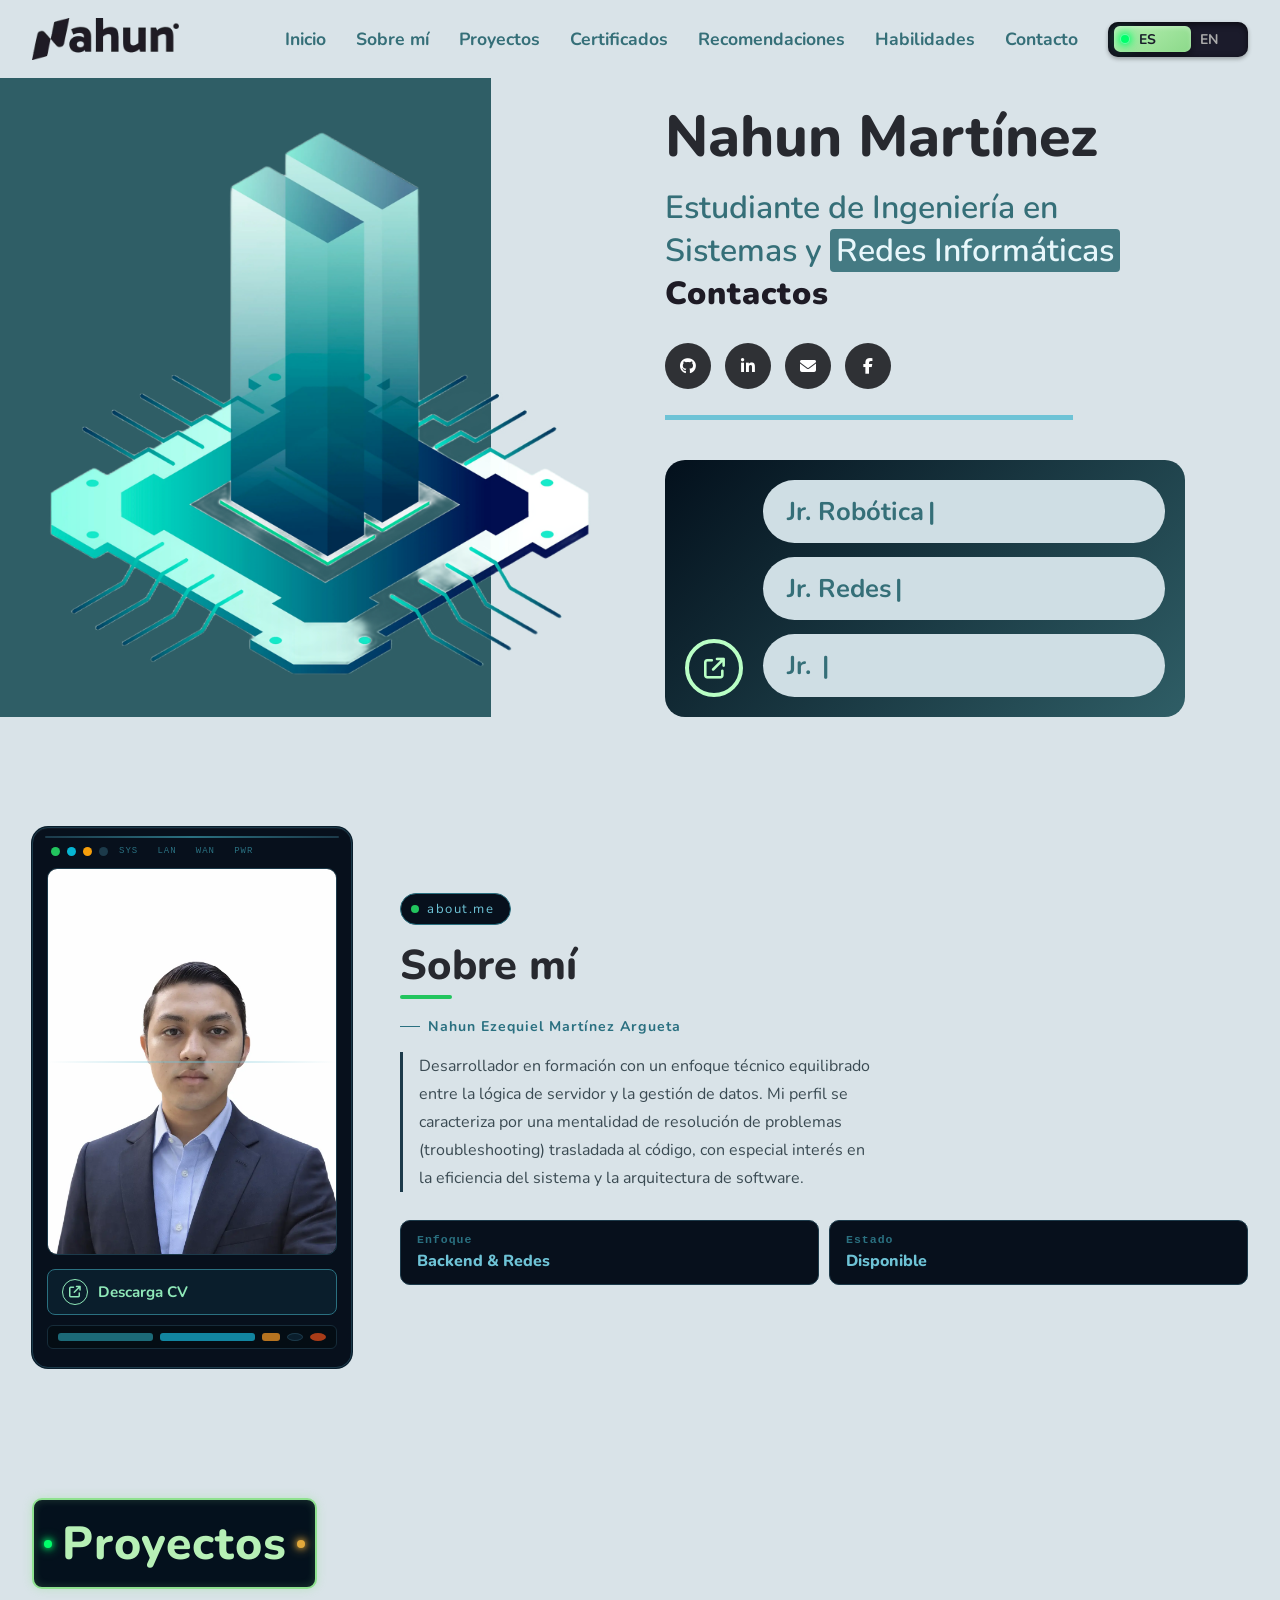
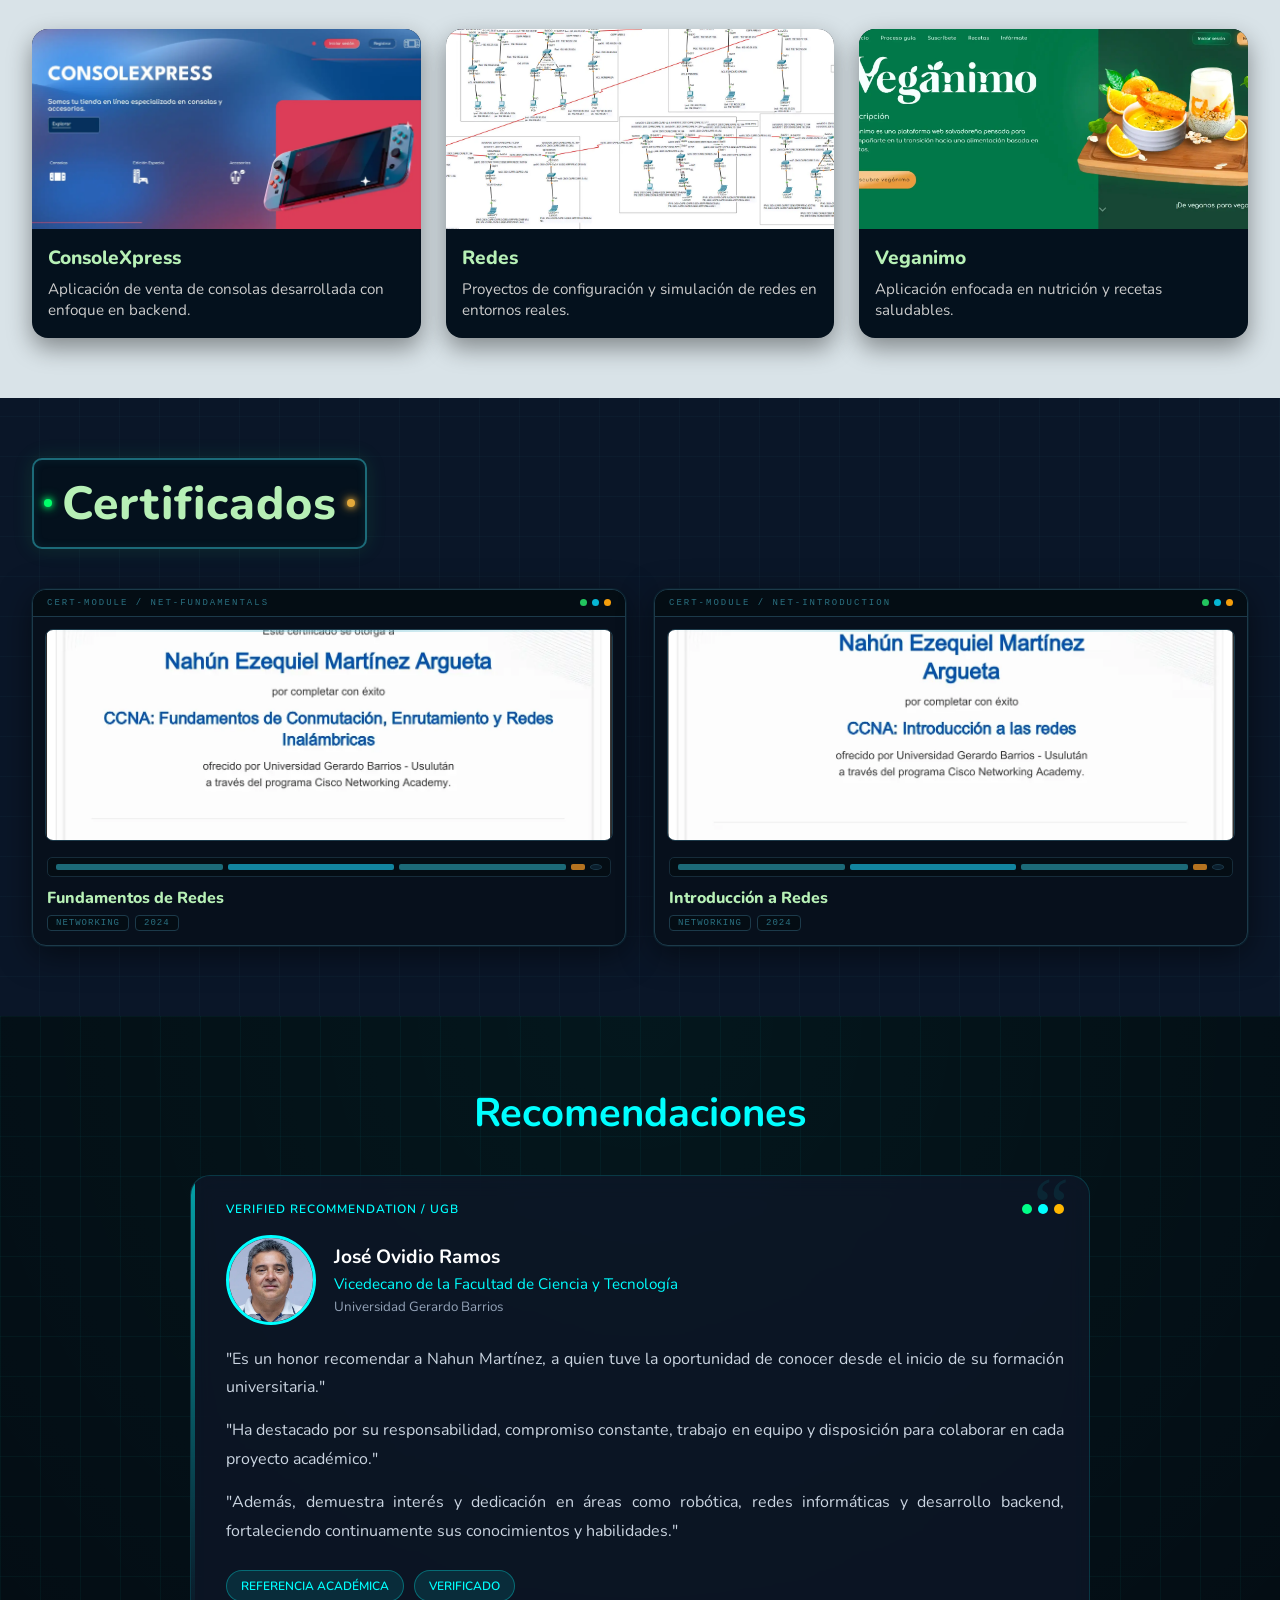
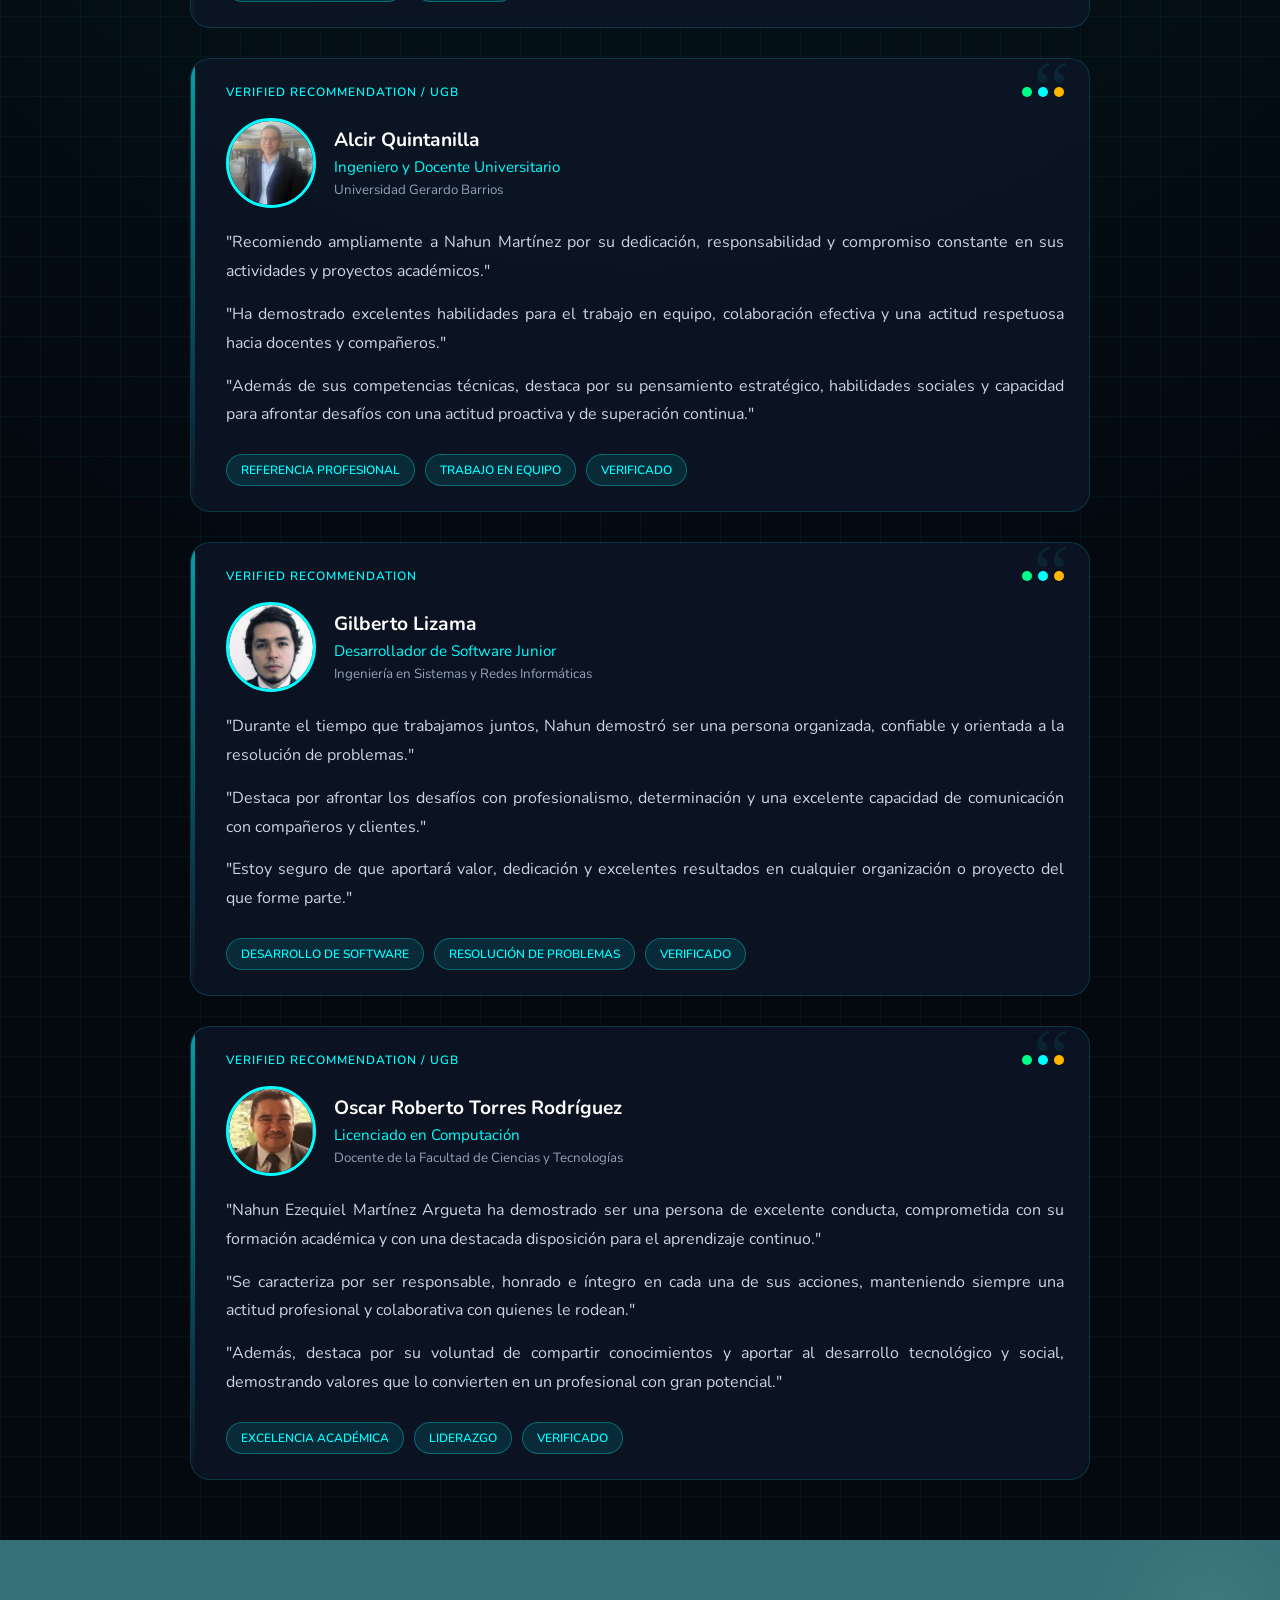
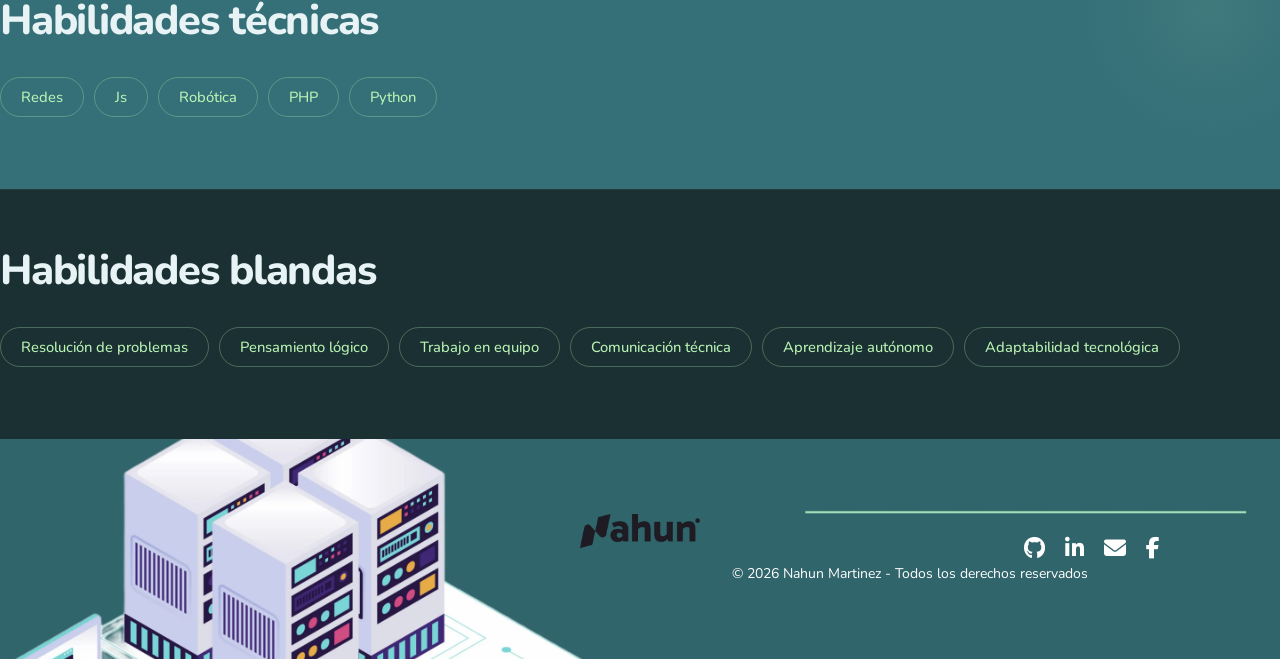
==== commit bcf5dd3b: "se hizo lo de recomendaciones y se corrigio lo de el ancho del portafolio" ====
--- a/index.html
+++ b/index.html
@@ -29,6 +29,13 @@
         <a href="#certificados" data-es="Certificados" data-en="Certificates"
           >Certificados</a
         >
+        <a
+          href="#recomendaciones"
+          data-es="Recomendaciones"
+          data-en="Recommendations"
+        >
+          Recomendaciones
+        </a>
         <a href="#habilidades" data-es="Habilidades" data-en="Skills"
           >Habilidades</a
         >
@@ -398,6 +405,348 @@
         <img id="certModalImg" src="" alt="Certificado" />
       </div>
     </div>
+
+    <!-- ============================================================
+     RECOMENDACIONES
+     ============================================================ -->
+    <section class="recommendations" id="recomendaciones">
+      <div class="recommendations-header">
+        <div class="recommendations-title-box">
+          <h2 data-es="Recomendaciones" data-en="Recommendations">
+            Recomendaciones
+          </h2>
+        </div>
+      </div>
+
+      <div class="recommendations-grid">
+        <!-- Recomendación 1 -->
+        <div class="recommendation-card">
+          <div class="recommendation-top">
+            <span class="rec-brand"> VERIFIED RECOMMENDATION / UGB </span>
+            <div class="rec-leds">
+              <span class="rec-led green"></span>
+              <span class="rec-led cyan"></span>
+              <span class="rec-led amber"></span>
+            </div>
+          </div>
+
+          <div class="recommendation-profile">
+            <img src="images/ovidio.webp" alt="José Ovidio Ramos" />
+            <div class="recommendation-info">
+              <h3>José Ovidio Ramos</h3>
+              <span
+                data-es="Vicedecano de la Facultad de Ciencia y Tecnología"
+                data-en="Vice Dean of the Faculty of Science and Technology"
+              >
+                Vicedecano de la Facultad de Ciencia y Tecnología
+              </span>
+              <small
+                data-es="Universidad Gerardo Barrios"
+                data-en="Gerardo Barrios University"
+              >
+                Universidad Gerardo Barrios
+              </small>
+            </div>
+          </div>
+
+          <div class="recommendation-text">
+            <p
+              data-es='"Es un honor recomendar a Nahun Martínez, a quien tuve la oportunidad de conocer desde el inicio de su formación universitaria."'
+              data-en='"It is an honor to recommend Nahun Martínez, whom I had the opportunity to meet from the very beginning of his university education."'
+            >
+              "Es un honor recomendar a Nahun Martínez, a quien tuve la
+              oportunidad de conocer desde el inicio de su formación
+              universitaria."
+            </p>
+            <p
+              data-es='"Ha destacado por su responsabilidad, compromiso constante, trabajo en equipo y disposición para colaborar en cada proyecto académico."'
+              data-en='"He has stood out for his responsibility, constant commitment, teamwork, and willingness to collaborate on every academic project."'
+            >
+              "Ha destacado por su responsabilidad, compromiso constante,
+              trabajo en equipo y disposición para colaborar en cada proyecto
+              académico."
+            </p>
+            <p
+              data-es='"Además, demuestra interés y dedicación en áreas como robótica, redes informáticas y desarrollo backend, fortaleciendo continuamente sus conocimientos y habilidades."'
+              data-en='"He also shows interest and dedication in areas such as robotics, computer networks, and backend development, continuously strengthening his knowledge and skills."'
+            >
+              "Además, demuestra interés y dedicación en áreas como robótica,
+              redes informáticas y desarrollo backend, fortaleciendo
+              continuamente sus conocimientos y habilidades."
+            </p>
+          </div>
+
+          <div class="recommendation-footer">
+            <span
+              class="recommendation-badge"
+              data-es="REFERENCIA ACADÉMICA"
+              data-en="ACADEMIC REFERENCE"
+            >
+              ACADEMIC REFERENCE
+            </span>
+            <span
+              class="recommendation-badge"
+              data-es="VERIFICADO"
+              data-en="VERIFIED"
+            >
+              VERIFIED
+            </span>
+          </div>
+        </div>
+
+        <!-- Recomendación 2 -->
+        <div class="recommendation-card">
+          <div class="recommendation-top">
+            <span class="rec-brand"> VERIFIED RECOMMENDATION / UGB </span>
+            <div class="rec-leds">
+              <span class="rec-led green"></span>
+              <span class="rec-led cyan"></span>
+              <span class="rec-led amber"></span>
+            </div>
+          </div>
+
+          <div class="recommendation-profile">
+            <img
+              src="images/alcir.webp"
+              alt="Alcir Gustavo Quintanilla Rodríguez"
+            />
+            <div class="recommendation-info">
+              <h3>Alcir Quintanilla</h3>
+              <span
+                data-es="Ingeniero y Docente Universitario"
+                data-en="Engineer and University Professor"
+              >
+                Ingeniero y Docente Universitario
+              </span>
+              <small
+                data-es="Universidad Gerardo Barrios"
+                data-en="Gerardo Barrios University"
+              >
+                Universidad Gerardo Barrios
+              </small>
+            </div>
+          </div>
+
+          <div class="recommendation-text">
+            <p
+              data-es='"Recomiendo ampliamente a Nahun Martínez por su dedicación, responsabilidad y compromiso constante en sus actividades y proyectos académicos."'
+              data-en='"I highly recommend Nahun Martínez for his dedication, responsibility, and constant commitment in his academic activities and projects."'
+            >
+              "Recomiendo ampliamente a Nahun Martínez por su dedicación,
+              responsabilidad y compromiso constante en sus actividades y
+              proyectos académicos."
+            </p>
+            <p
+              data-es='"Ha demostrado excelentes habilidades para el trabajo en equipo, colaboración efectiva y una actitud respetuosa hacia docentes y compañeros."'
+              data-en='"He has demonstrated excellent teamwork skills, effective collaboration, and a respectful attitude toward professors and peers."'
+            >
+              "Ha demostrado excelentes habilidades para el trabajo en equipo,
+              colaboración efectiva y una actitud respetuosa hacia docentes y
+              compañeros."
+            </p>
+            <p
+              data-es='"Además de sus competencias técnicas, destaca por su pensamiento estratégico, habilidades sociales y capacidad para afrontar desafíos con una actitud proactiva y de superación continua."'
+              data-en='"In addition to his technical skills, he stands out for his strategic thinking, social skills, and ability to face challenges with a proactive attitude and continuous self-improvement."'
+            >
+              "Además de sus competencias técnicas, destaca por su pensamiento
+              estratégico, habilidades sociales y capacidad para afrontar
+              desafíos con una actitud proactiva y de superación continua."
+            </p>
+          </div>
+
+          <div class="recommendation-footer">
+            <span
+              class="recommendation-badge"
+              data-es="REFERENCIA PROFESIONAL"
+              data-en="PROFESSIONAL REFERENCE"
+            >
+              PROFESSIONAL REFERENCE
+            </span>
+            <span
+              class="recommendation-badge"
+              data-es="TRABAJO EN EQUIPO"
+              data-en="TEAMWORK"
+            >
+              TEAMWORK
+            </span>
+            <span
+              class="recommendation-badge"
+              data-es="VERIFICADO"
+              data-en="VERIFIED"
+            >
+              VERIFIED
+            </span>
+          </div>
+        </div>
+
+        <!-- Recomendación 3 -->
+        <div class="recommendation-card">
+          <div class="recommendation-top">
+            <span class="rec-brand"> VERIFIED RECOMMENDATION </span>
+            <div class="rec-leds">
+              <span class="rec-led green"></span>
+              <span class="rec-led cyan"></span>
+              <span class="rec-led amber"></span>
+            </div>
+          </div>
+
+          <div class="recommendation-profile">
+            <img src="images/gilberto.webp" alt="Gilberto Lizama" />
+            <div class="recommendation-info">
+              <h3>Gilberto Lizama</h3>
+              <span
+                data-es="Desarrollador de Software Junior"
+                data-en="Junior Software Developer"
+              >
+                Desarrollador de Software Junior
+              </span>
+              <small
+                data-es="Ingeniería en Sistemas y Redes Informáticas"
+                data-en="Systems Engineering and Computer Networks"
+              >
+                Ingeniería en Sistemas y Redes Informáticas
+              </small>
+            </div>
+          </div>
+
+          <div class="recommendation-text">
+            <p
+              data-es='"Durante el tiempo que trabajamos juntos, Nahun demostró ser una persona organizada, confiable y orientada a la resolución de problemas."'
+              data-en='"During the time we worked together, Nahun proved to be an organized, reliable, and problem-solving oriented person."'
+            >
+              "Durante el tiempo que trabajamos juntos, Nahun demostró ser una
+              persona organizada, confiable y orientada a la resolución de
+              problemas."
+            </p>
+            <p
+              data-es='"Destaca por afrontar los desafíos con profesionalismo, determinación y una excelente capacidad de comunicación con compañeros y clientes."'
+              data-en='"He stands out for facing challenges with professionalism, determination, and excellent communication skills with peers and clients."'
+            >
+              "Destaca por afrontar los desafíos con profesionalismo,
+              determinación y una excelente capacidad de comunicación con
+              compañeros y clientes."
+            </p>
+            <p
+              data-es='"Estoy seguro de que aportará valor, dedicación y excelentes resultados en cualquier organización o proyecto del que forme parte."'
+              data-en='"I am confident he will bring value, dedication, and excellent results to any organization or project he is part of."'
+            >
+              "Estoy seguro de que aportará valor, dedicación y excelentes
+              resultados en cualquier organización o proyecto del que forme
+              parte."
+            </p>
+          </div>
+
+          <div class="recommendation-footer">
+            <span
+              class="recommendation-badge"
+              data-es="DESARROLLO DE SOFTWARE"
+              data-en="SOFTWARE DEVELOPMENT"
+            >
+              SOFTWARE DEVELOPMENT
+            </span>
+            <span
+              class="recommendation-badge"
+              data-es="RESOLUCIÓN DE PROBLEMAS"
+              data-en="PROBLEM SOLVING"
+            >
+              PROBLEM SOLVING
+            </span>
+            <span
+              class="recommendation-badge"
+              data-es="VERIFICADO"
+              data-en="VERIFIED"
+            >
+              VERIFIED
+            </span>
+          </div>
+        </div>
+
+        <!-- Recomendación 4 -->
+        <div class="recommendation-card">
+          <div class="recommendation-top">
+            <span class="rec-brand"> VERIFIED RECOMMENDATION / UGB </span>
+            <div class="rec-leds">
+              <span class="rec-led green"></span>
+              <span class="rec-led cyan"></span>
+              <span class="rec-led amber"></span>
+            </div>
+          </div>
+
+          <div class="recommendation-profile">
+            <img
+              src="images/torres.webp"
+              alt="Oscar Roberto Torres Rodríguez"
+            />
+            <div class="recommendation-info">
+              <h3>Oscar Roberto Torres Rodríguez</h3>
+              <span
+                data-es="Licenciado en Computación"
+                data-en="Bachelor's Degree in Computer Science"
+              >
+                Licenciado en Computación
+              </span>
+              <small
+                data-es="Docente de la Facultad de Ciencias y Tecnologías"
+                data-en="Professor at the Faculty of Sciences and Technologies"
+              >
+                Docente de la Facultad de Ciencias y Tecnologías
+              </small>
+            </div>
+          </div>
+
+          <div class="recommendation-text">
+            <p
+              data-es='"Nahun Ezequiel Martínez Argueta ha demostrado ser una persona de excelente conducta, comprometida con su formación académica y con una destacada disposición para el aprendizaje continuo."'
+              data-en='"Nahun Ezequiel Martínez Argueta has proven to be a person of excellent conduct, committed to his academic training and with an outstanding willingness for continuous learning."'
+            >
+              "Nahun Ezequiel Martínez Argueta ha demostrado ser una persona de
+              excelente conducta, comprometida con su formación académica y con
+              una destacada disposición para el aprendizaje continuo."
+            </p>
+            <p
+              data-es='"Se caracteriza por ser responsable, honrado e íntegro en cada una de sus acciones, manteniendo siempre una actitud profesional y colaborativa con quienes le rodean."'
+              data-en='"He is characterized by being responsible, honest, and of integrity in all his actions, always maintaining a professional and collaborative attitude with those around him."'
+            >
+              "Se caracteriza por ser responsable, honrado e íntegro en cada una
+              de sus acciones, manteniendo siempre una actitud profesional y
+              colaborativa con quienes le rodean."
+            </p>
+            <p
+              data-es='"Además, destaca por su voluntad de compartir conocimientos y aportar al desarrollo tecnológico y social, demostrando valores que lo convierten en un profesional con gran potencial."'
+              data-en='"He also stands out for his willingness to share knowledge and contribute to technological and social development, demonstrating values that make him a professional with great potential."'
+            >
+              "Además, destaca por su voluntad de compartir conocimientos y
+              aportar al desarrollo tecnológico y social, demostrando valores
+              que lo convierten en un profesional con gran potencial."
+            </p>
+          </div>
+
+          <div class="recommendation-footer">
+            <span
+              class="recommendation-badge"
+              data-es="EXCELENCIA ACADÉMICA"
+              data-en="ACADEMIC EXCELLENCE"
+            >
+              ACADEMIC EXCELLENCE
+            </span>
+            <span
+              class="recommendation-badge"
+              data-es="LIDERAZGO"
+              data-en="LEADERSHIP"
+            >
+              LEADERSHIP
+            </span>
+            <span
+              class="recommendation-badge"
+              data-es="VERIFICADO"
+              data-en="VERIFIED"
+            >
+              VERIFIED
+            </span>
+          </div>
+        </div>
+      </div>
+    </section>
     <!-- ============================================================
          5. HABILIDADES TÉCNICAS
          ============================================================ -->
@@ -416,6 +765,7 @@
           <span class="skill-tag">Python</span>
         </div>
       </section>
+
       <!-- ============================================================
          6. HABILIDADES BLANDAS
          ============================================================ -->
--- a/styles.css
+++ b/styles.css
@@ -28,8 +28,8 @@
 
 body {
   background: #111;
-  padding: 20px;
-  /* agrega esto: */
+  margin: 0;
+  padding: 0;
   overflow-x: hidden;
 }
 
@@ -37,7 +37,8 @@
    1. HEADER & NAVBAR
    ============================================================ */
 .header {
-  max-width: 1200px;
+  width: 100%;
+  max-width: none;
   margin: 0 auto;
   background: var(--bg-main);
   display: flex;
@@ -237,8 +238,9 @@
    3. HERO
    ============================================================ */
 .hero {
-  max-width: 1200px;
-  margin: 0 auto;
+  width: 100%;
+  max-width: none;
+  margin: 0;
   position: relative;
   background: var(--bg-main);
   display: grid;
@@ -405,8 +407,9 @@
    4. ABOUT — SECCIÓN SOBRE MÍ
    ============================================================ */
 .about {
-  max-width: 1200px;
-  margin: 0 auto;
+  width: 100%;
+  max-width: none;
+  margin: 0;
   background: var(--bg-main);
   padding: 50px 32px 70px;
   display: grid;
@@ -740,8 +743,9 @@
 .projects {
   background: var(--bg-main);
   padding: 60px 32px;
-  max-width: 1200px;
-  margin: 0 auto;
+  width: 100%;
+  max-width: none;
+  margin: 0;
 }
 
 .projects h2 {
@@ -862,8 +866,9 @@
    ============================================================ */
 
 .certs {
-  max-width: 1200px;
-  margin: 0 auto;
+  width: 100%;
+  max-width: none;
+  margin: 0;
   padding: 60px 32px 70px;
   position: relative;
   background: #0a1628;
@@ -1352,8 +1357,9 @@
 }
 
 .skills-wrapper {
-  max-width: 1200px;
-  margin: 0 auto;
+  width: 100%;
+  max-width: none;
+  margin: 0;
 }
 /* ============================================================
    7. HABILIDADES BLANDAS
@@ -1425,8 +1431,9 @@
    8. FOOTER
    ============================================================ */
 .footer {
-  max-width: 1200px;
-  margin: 0 auto;
+  width: 100%;
+  max-width: none;
+  margin: 0;
   position: relative;
   color: white;
 }
@@ -2239,3 +2246,225 @@
   margin: 0;
   line-height: 1.6;
 }
+/* ==========================================================
+   RECOMENDACIONES
+========================================================== */
+
+.recommendations {
+  padding: 70px 8% 60px;
+  position: relative;
+  background-color: #04080f;
+  background-image:
+    radial-gradient(circle at 50% 0%, rgba(0, 255, 255, 0.06), transparent 60%),
+    linear-gradient(rgba(0, 255, 255, 0.04) 1px, transparent 1px),
+    linear-gradient(90deg, rgba(0, 255, 255, 0.04) 1px, transparent 1px);
+  background-size:
+    auto,
+    40px 40px,
+    40px 40px;
+}
+
+.recommendations h2 {
+  text-align: center;
+  margin-bottom: 35px;
+  font-size: 2.5rem;
+  color: #00ffff;
+  font-weight: 700;
+}
+
+.recommendations-grid {
+  display: flex;
+  flex-direction: column;
+  gap: 30px;
+  max-width: 900px;
+  margin: 0 auto;
+  position: relative;
+  z-index: 1;
+}
+
+.recommendation-card {
+  background: rgba(15, 23, 42, 0.7);
+  border: 1px solid rgba(0, 255, 255, 0.15);
+  border-radius: 20px;
+  padding: 25px 25px 25px 35px;
+  backdrop-filter: blur(12px);
+  transition: 0.3s;
+  position: relative;
+  overflow: hidden;
+  width: 100%;
+}
+
+/* Línea de acento vertical a la izquierda */
+.recommendation-card::before {
+  content: "";
+  position: absolute;
+  top: 0;
+  left: 0;
+  width: 4px;
+  height: 100%;
+  background: linear-gradient(180deg, #00ffff, transparent);
+  opacity: 0.6;
+}
+
+/* Icono decorativo de comillas */
+.recommendation-card::after {
+  content: "\201C";
+  position: absolute;
+  top: -10px;
+  right: 20px;
+  font-size: 5rem;
+  font-family: Georgia, serif;
+  color: rgba(0, 255, 255, 0.08);
+  line-height: 1;
+  pointer-events: none;
+}
+
+.recommendation-card:hover {
+  transform: translateY(-8px);
+  border-color: #00ffff;
+  box-shadow: 0 0 25px rgba(0, 255, 255, 0.25);
+}
+
+/* ========================================
+   HEADER
+======================================== */
+
+.recommendation-top {
+  display: flex;
+  justify-content: space-between;
+  align-items: center;
+  margin-bottom: 18px;
+  position: relative;
+  z-index: 1;
+}
+
+.rec-brand {
+  font-size: 0.75rem;
+  color: #00ffff;
+  letter-spacing: 1px;
+  font-weight: 600;
+}
+
+.rec-leds {
+  display: flex;
+  gap: 6px;
+}
+
+.rec-led {
+  width: 10px;
+  height: 10px;
+  border-radius: 50%;
+}
+
+.rec-led.green {
+  background: #00ff88;
+}
+
+.rec-led.cyan {
+  background: #00ffff;
+}
+
+.rec-led.amber {
+  background: #ffb700;
+}
+
+/* ========================================
+   PERFIL
+======================================== */
+
+.recommendation-profile {
+  display: flex;
+  align-items: center;
+  gap: 18px;
+  margin-bottom: 20px;
+  position: relative;
+  z-index: 1;
+}
+
+.recommendation-profile img {
+  width: 90px;
+  height: 90px;
+  object-fit: cover;
+  border-radius: 50%;
+  border: 3px solid #00ffff;
+  flex-shrink: 0;
+}
+
+.recommendation-info h3 {
+  margin: 0;
+  color: #ffffff;
+  font-size: 1.2rem;
+}
+
+.recommendation-info span {
+  display: block;
+  color: #00ffff;
+  margin-top: 4px;
+  font-size: 0.95rem;
+}
+
+.recommendation-info small {
+  display: block;
+  margin-top: 4px;
+  color: #94a3b8;
+}
+
+/* ========================================
+   TEXTO
+======================================== */
+
+.recommendation-text {
+  margin-top: 20px;
+  position: relative;
+  z-index: 1;
+}
+
+.recommendation-text p {
+  color: #cbd5e1;
+  line-height: 1.8;
+  margin-bottom: 14px;
+  text-align: justify;
+}
+
+/* ========================================
+   FOOTER
+======================================== */
+
+.recommendation-footer {
+  display: flex;
+  flex-wrap: wrap;
+  gap: 10px;
+  margin-top: 25px;
+  position: relative;
+  z-index: 1;
+}
+
+.recommendation-badge {
+  background: rgba(0, 255, 255, 0.1);
+  border: 1px solid rgba(0, 255, 255, 0.3);
+  color: #00ffff;
+  padding: 7px 14px;
+  border-radius: 999px;
+  font-size: 0.75rem;
+  font-weight: 600;
+}
+
+@media (max-width: 768px) {
+  .recommendations-grid {
+    grid-template-columns: 1fr;
+  }
+
+  .recommendation-profile {
+    flex-direction: column;
+    text-align: center;
+  }
+
+  .recommendation-profile img {
+    width: 100px;
+    height: 100px;
+  }
+
+  .recommendation-card::after {
+    font-size: 3.5rem;
+  }
+}
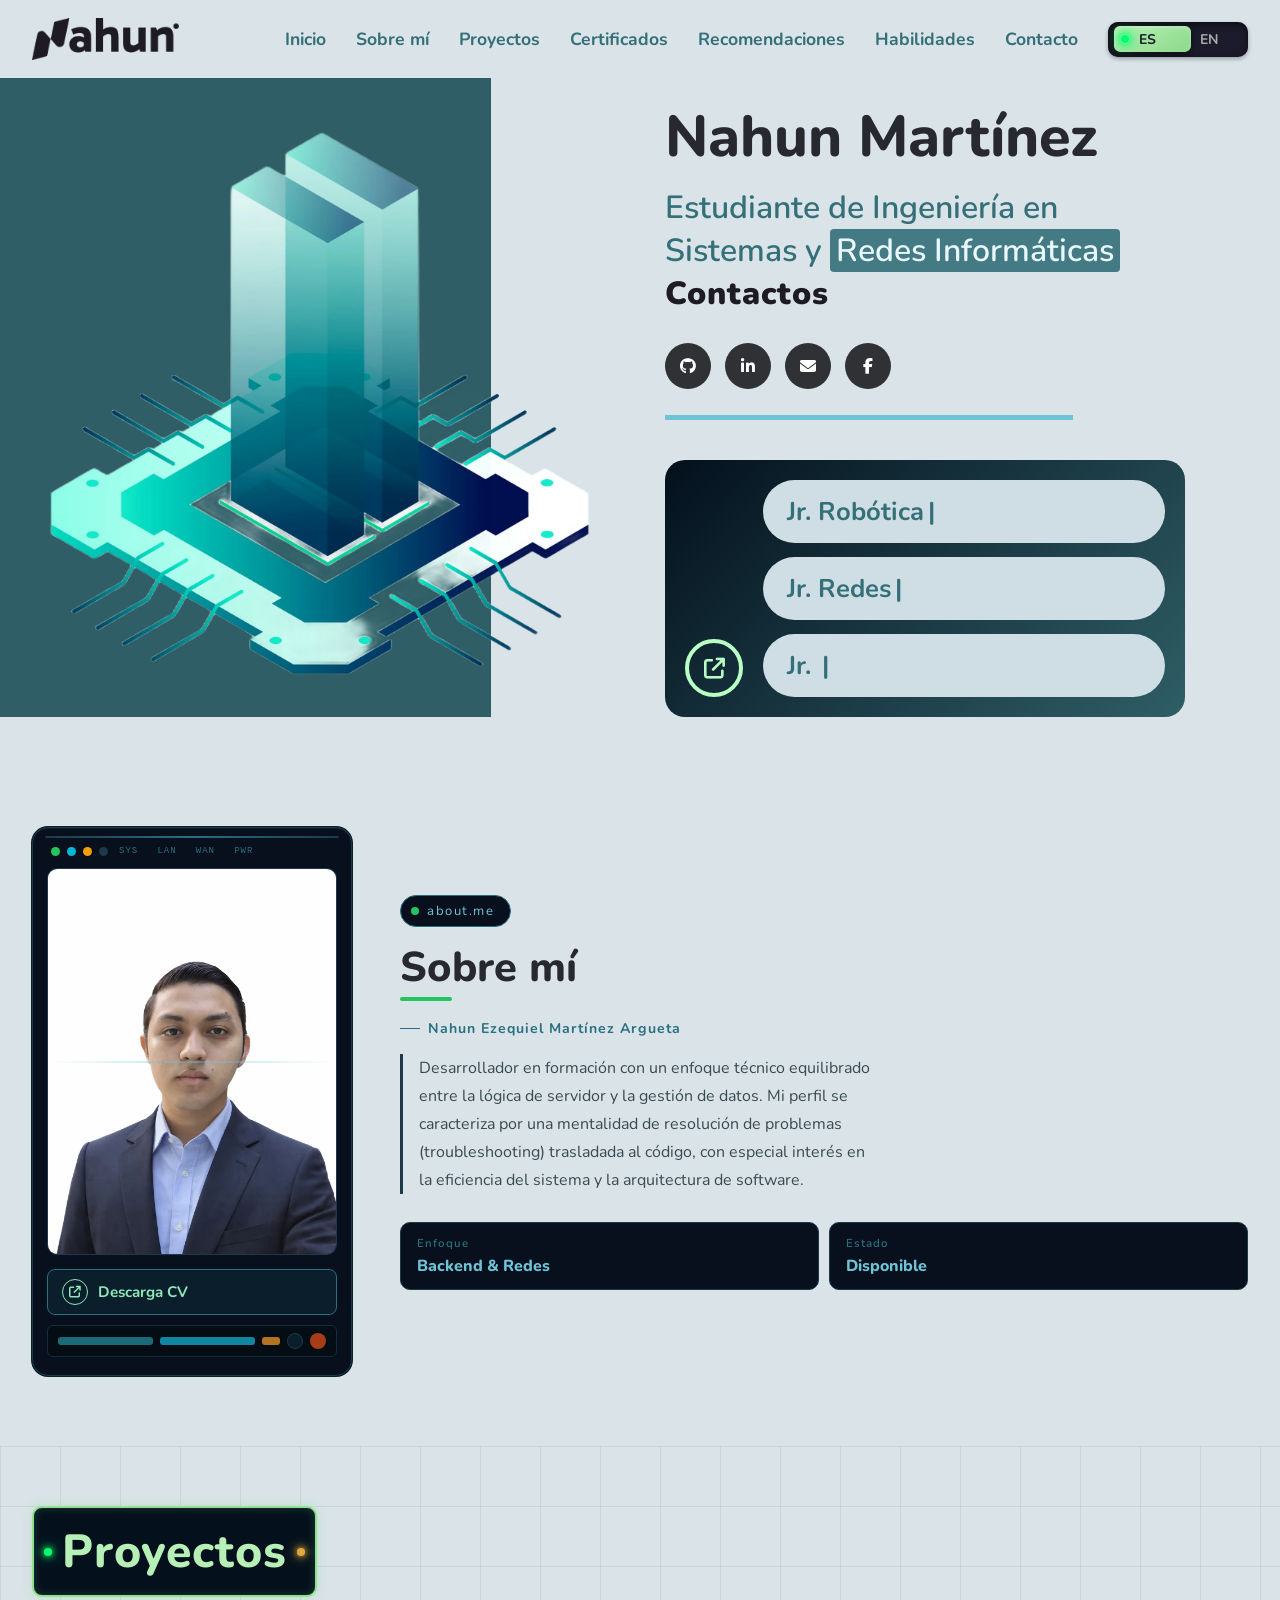
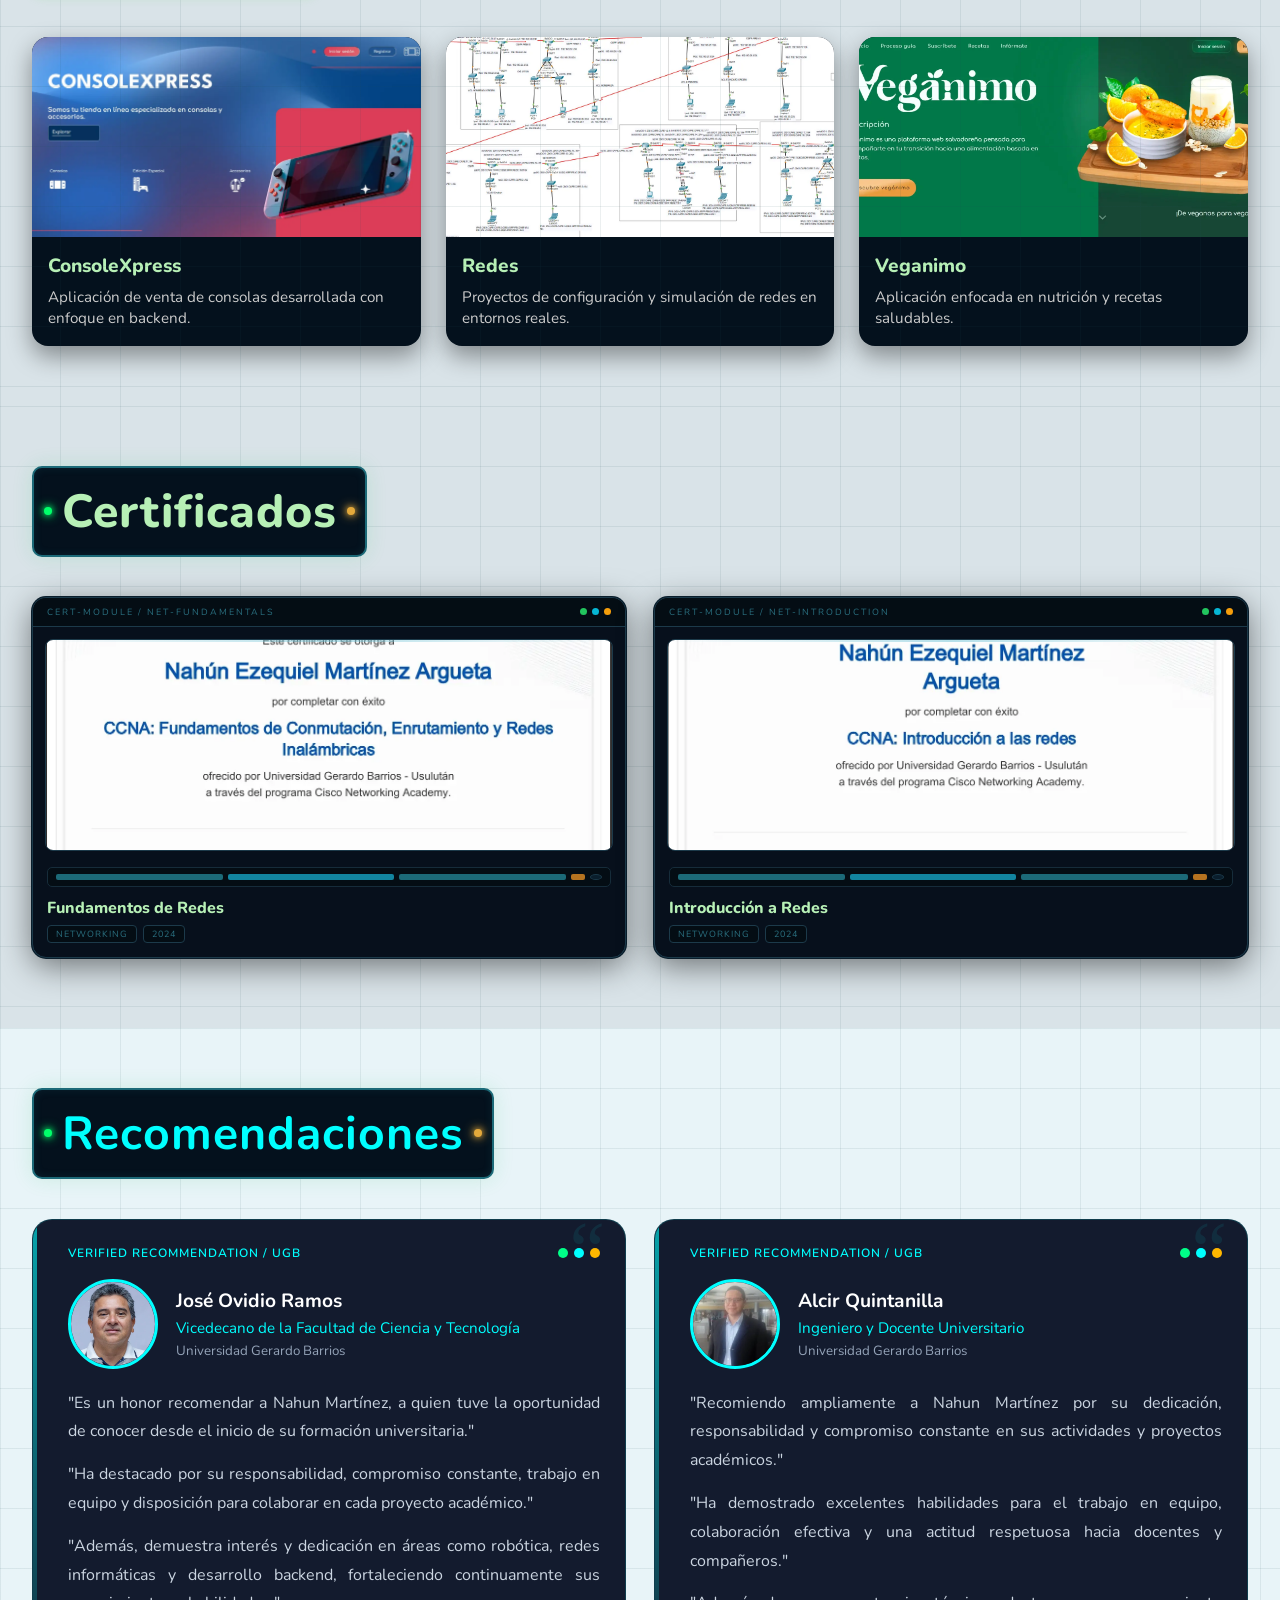
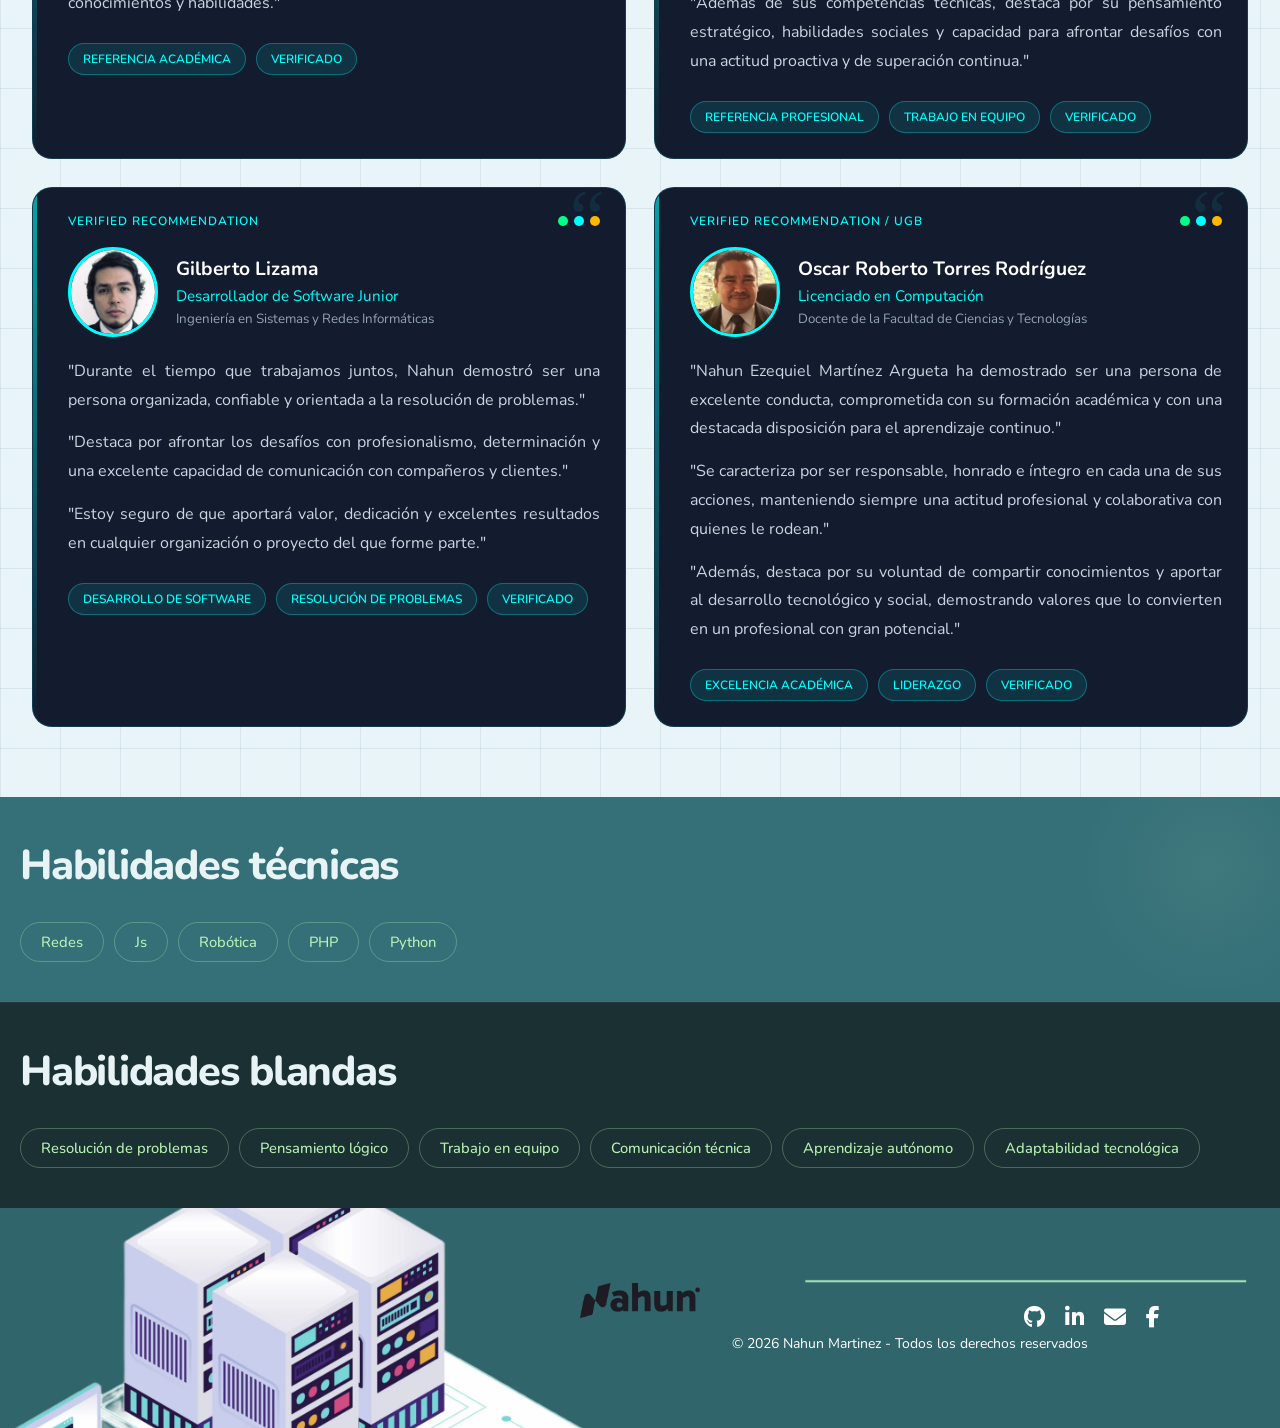
==== commit 0d8df5cb: "se mejoro la responsividad y colores" ====
--- a/index.html
+++ b/index.html
@@ -192,7 +192,7 @@
         <h2 data-es="Sobre mí" data-en="About me">Sobre mí</h2>
         <div class="underline"></div>
 
-        <h3>Nahun Ezequiel Martínez Argueta</h3>
+        <h3 style="font-family: 'Nunito'">Nahun Ezequiel Martínez Argueta</h3>
 
         <p
           data-es="Desarrollador en formación con un enfoque técnico equilibrado entre la lógica de servidor y la gestión de datos. Mi perfil se caracteriza por una mentalidad de resolución de problemas (troubleshooting) trasladada al código, con especial interés en la eficiencia del sistema y la arquitectura de software."
@@ -410,13 +410,12 @@
      RECOMENDACIONES
      ============================================================ -->
     <section class="recommendations" id="recomendaciones">
-      <div class="recommendations-header">
-        <div class="recommendations-title-box">
-          <h2 data-es="Recomendaciones" data-en="Recommendations">
-            Recomendaciones
-          </h2>
-        </div>
-      </div>
+     <div class="certs-inner">
+        <div class="certs-header">
+          <div class="certs-title-box">
+            <h2 data-es="Recomendaciones" data-en="Recommendations">Recomendaciones</h2>
+          </div>
+        </div>
 
       <div class="recommendations-grid">
         <!-- Recomendación 1 -->
--- a/styles.css
+++ b/styles.css
@@ -615,12 +615,16 @@
 }
 .rc-port.dark-p {
   flex: 0 0 16px;
+    width: 16px;
+  height: 16px;
   background: #0a1e2c;
   border: 1px solid #1c3a4a;
   border-radius: 50%;
 }
 .rc-port.orange-p {
   flex: 0 0 16px;
+  width: 16px;
+  height: 16px;
   background: #a83c18;
   border-radius: 50%;
 }
@@ -636,7 +640,7 @@
   padding: 6px 16px 6px 10px;
   color: #6ec3d6;
   font-size: 0.82rem;
-  font-family: "Courier New", monospace;
+  font-family: "Nunito", sans-serif;
   letter-spacing: 1.5px;
   margin-bottom: 18px;
 }
@@ -727,7 +731,7 @@
   font-size: 0.72rem;
   color: #2a7080;
   letter-spacing: 1px;
-  font-family: "Courier New", monospace;
+  font-family: "Nunito", sans-serif;
   font-weight: 600;
 }
 
@@ -741,11 +745,55 @@
    5. PROYECTOS
    ============================================================ */
 .projects {
-  background: var(--bg-main);
-  padding: 60px 32px;
   width: 100%;
   max-width: none;
   margin: 0;
+  padding: 60px 32px;
+  position: relative;
+  background: #d9e3e8;
+}
+
+.projects::before{
+  content:"";
+  position:absolute;
+  inset:0;
+
+  background:
+    linear-gradient(rgba(33,79,87,.15) 1px, transparent 1px),
+    linear-gradient(90deg, rgba(33,79,87,.15) 1px, transparent 1px);
+
+  background-size:60px 60px;
+
+  opacity:.6;
+  transition:.4s ease;
+
+  pointer-events:none;
+}
+
+.projects::after{
+  content:"";
+  position:absolute;
+  inset:0;
+
+  background:
+    radial-gradient(
+      circle at center,
+      rgba(33,79,87,.15),
+      transparent 70%
+    );
+
+  opacity:0;
+  transition:.4s ease;
+
+  pointer-events:none;
+}
+
+.projects:hover::before{
+  opacity:1;
+}
+
+.projects:hover::after{
+  opacity:1;
 }
 
 .projects h2 {
@@ -871,30 +919,52 @@
   margin: 0;
   padding: 60px 32px 70px;
   position: relative;
-  background: #0a1628;
-}
-
-.certs::before {
-  content: "";
-  position: absolute;
-  inset: 0;
+  background: #d9e3e8;
+}
+
+.certs::before{
+  content:"";
+  position:absolute;
+  inset:0;
+
   background:
-    repeating-linear-gradient(
-      0deg,
-      transparent,
-      transparent 39px,
-      rgba(42, 112, 128, 0.06) 39px,
-      rgba(42, 112, 128, 0.06) 40px
-    ),
-    repeating-linear-gradient(
-      90deg,
-      transparent,
-      transparent 39px,
-      rgba(42, 112, 128, 0.06) 39px,
-      rgba(42, 112, 128, 0.06) 40px
+    linear-gradient(rgba(33,79,87,.15) 1px, transparent 1px),
+    linear-gradient(90deg, rgba(33,79,87,.15) 1px, transparent 1px);
+
+  background-size:60px 60px;
+
+  opacity:.6;
+  transition:.4s ease;
+
+  pointer-events:none;
+}
+
+.certs::after{
+  content:"";
+  position:absolute;
+  inset:0;
+
+  background:
+    radial-gradient(
+      circle at center,
+      rgba(38, 91, 101, 0.225),
+      transparent 70%
     );
-  pointer-events: none;
-}
+
+  opacity:0;
+  transition:.4s ease;
+
+  pointer-events:none;
+}
+
+.certs:hover::before{
+  opacity:1;
+}
+
+.certs:hover::after{
+  opacity:1;
+}
+
 /* Header */
 .certs-header {
   margin-bottom: 40px;
@@ -1016,7 +1086,7 @@
   font-size: 9px;
   color: #2a7080;
   letter-spacing: 2px;
-  font-family: "Courier New", monospace;
+  font-family: "Nunito", sans-serif;
   flex: 1;
 }
 
@@ -1197,7 +1267,7 @@
   font-size: 9px;
   color: #2a7080;
   letter-spacing: 1px;
-  font-family: "Courier New", monospace;
+  font-family: "Nunito", sans-serif;
   background: #040d14;
   border: 1px solid #1c3a4a;
   border-radius: 4px;
@@ -1255,7 +1325,7 @@
   font-size: 10px;
   color: #2a7080;
   letter-spacing: 2px;
-  font-family: "Courier New", monospace;
+  font-family: "Nunito", sans-serif;
 }
 
 .cert-modal-close {
@@ -1334,7 +1404,7 @@
    ============================================================ */
 .skills {
   background: var(--primary);
-  padding: 52px 0 72px;
+  padding: 40px 20px; /*t-r-b-l*/
   position: relative;
   overflow: hidden;
   box-sizing: border-box;
@@ -1367,7 +1437,7 @@
 .soft-skills {
   background: #1a3032;
   border-top: 1px solid rgba(255, 255, 255, 0.05);
-  padding: 52px 0 72px;
+  padding: 40px 20px; /*t-r-b-l*/
   box-sizing: border-box;
   /* ← SIN width: 100% */
 }
@@ -1586,12 +1656,42 @@
   }
 }
 
+
+
+/* ============================================================
+   11. RESPONSIVE — TABLET (max 1142px)
+   ============================================================ */
+@media (max-width: 1142px) {
+  /* Header apilado */
+  .header {
+    flex-direction: column;
+    gap: 14px;
+    text-align: center;
+    padding: 16px 20px;
+  }
+  .navbar {
+    flex-wrap: wrap;
+    justify-content: center;
+    gap: 12px;
+  }
+
+}
+
 /* ============================================================
    11. RESPONSIVE — TABLET (max 992px)
    ============================================================ */
 @media (max-width: 992px) {
+  /* Header apilado */
   .header {
-    padding: 16px 24px;
+    flex-direction: column;
+    gap: 14px;
+    text-align: center;
+    padding: 16px 20px;
+  }
+  .navbar {
+    flex-wrap: wrap;
+    justify-content: center;
+    gap: 12px;
   }
 
   /* Hero */
@@ -1652,7 +1752,7 @@
   /* Skills */
   .skills,
   .soft-skills {
-    padding: 40px 0 60px;
+    padding: 40px 20px 60px;
   }
   .skills-inner {
     padding: 0 24px;
@@ -1753,7 +1853,7 @@
   /* Skills */
   .skills,
   .soft-skills {
-    padding: 36px 0 52px;
+    padding: 36px 15px 52px;
   }
   .skills-inner {
     padding: 0 20px;
@@ -1769,7 +1869,6 @@
     min-height: 180px;
   }
   .footer-content {
-    position: static;
     padding: 24px 20px;
     align-items: center;
   }
@@ -1879,7 +1978,7 @@
   /* Skills */
   .skills,
   .soft-skills {
-    padding: 30px 0 44px;
+    padding: 30px 10px 44px;
   }
   .skills-inner {
     padding: 0 16px;
@@ -2251,39 +2350,93 @@
 ========================================================== */
 
 .recommendations {
-  padding: 70px 8% 60px;
   position: relative;
-  background-color: #04080f;
-  background-image:
-    radial-gradient(circle at 50% 0%, rgba(0, 255, 255, 0.06), transparent 60%),
-    linear-gradient(rgba(0, 255, 255, 0.04) 1px, transparent 1px),
-    linear-gradient(90deg, rgba(0, 255, 255, 0.04) 1px, transparent 1px);
-  background-size:
-    auto,
-    40px 40px,
-    40px 40px;
+    width: 100%;
+  max-width: none;
+  margin: 0;
+  padding: 60px 32px 70px; /*t-r-b-l*/
+  position: relative;
+  background: #e8f4f8;
+}
+
+.recommendations::before{
+  content:"";
+  position:absolute;
+  inset:0;
+
+  background:
+    linear-gradient(rgba(33,79,87,.15) 1px, transparent 1px),
+    linear-gradient(90deg, rgba(33,79,87,.15) 1px, transparent 1px);
+
+  background-size:60px 60px;
+
+  opacity:.6;
+  transition:.4s ease;
+
+  pointer-events:none;
+}
+
+.recommendations::after{
+  content:"";
+  position:absolute;
+  inset:0;
+
+  background:
+    radial-gradient(
+      circle at center,
+      rgba(38, 91, 101, 0.225),
+      transparent 70%
+    );
+
+  opacity:0;
+  transition:.4s ease;
+
+  pointer-events:none;
+}
+
+.recommendations:hover::before{
+  opacity:1;
+}
+
+.recommendations:hover::after{
+  opacity:1;
 }
 
 .recommendations h2 {
   text-align: center;
-  margin-bottom: 35px;
-  font-size: 2.5rem;
   color: #00ffff;
   font-weight: 700;
 }
 
 .recommendations-grid {
-  display: flex;
+  display: grid !important;
   flex-direction: column;
   gap: 30px;
-  max-width: 900px;
+  grid-template-columns: repeat(2, 1fr) !important;
+  /*max-width: 900px;*/
   margin: 0 auto;
   position: relative;
   z-index: 1;
 }
 
+@media (max-width: 1440px) {
+  .recommendations-grid {
+    display: grid !important;
+    grid-template-columns: repeat(2, 1fr) !important;
+    gap: 28px;
+  }
+}
+
+@media (max-width: 950px) {
+  .recommendations-grid {
+    display: flex !important;
+    grid-template-columns:  1fr !important;
+    gap: 28px;
+  }
+}
+
 .recommendation-card {
-  background: rgba(15, 23, 42, 0.7);
+  background: rgba(15, 23, 42, 0.98);
   border: 1px solid rgba(0, 255, 255, 0.15);
   border-radius: 20px;
   padding: 25px 25px 25px 35px;
